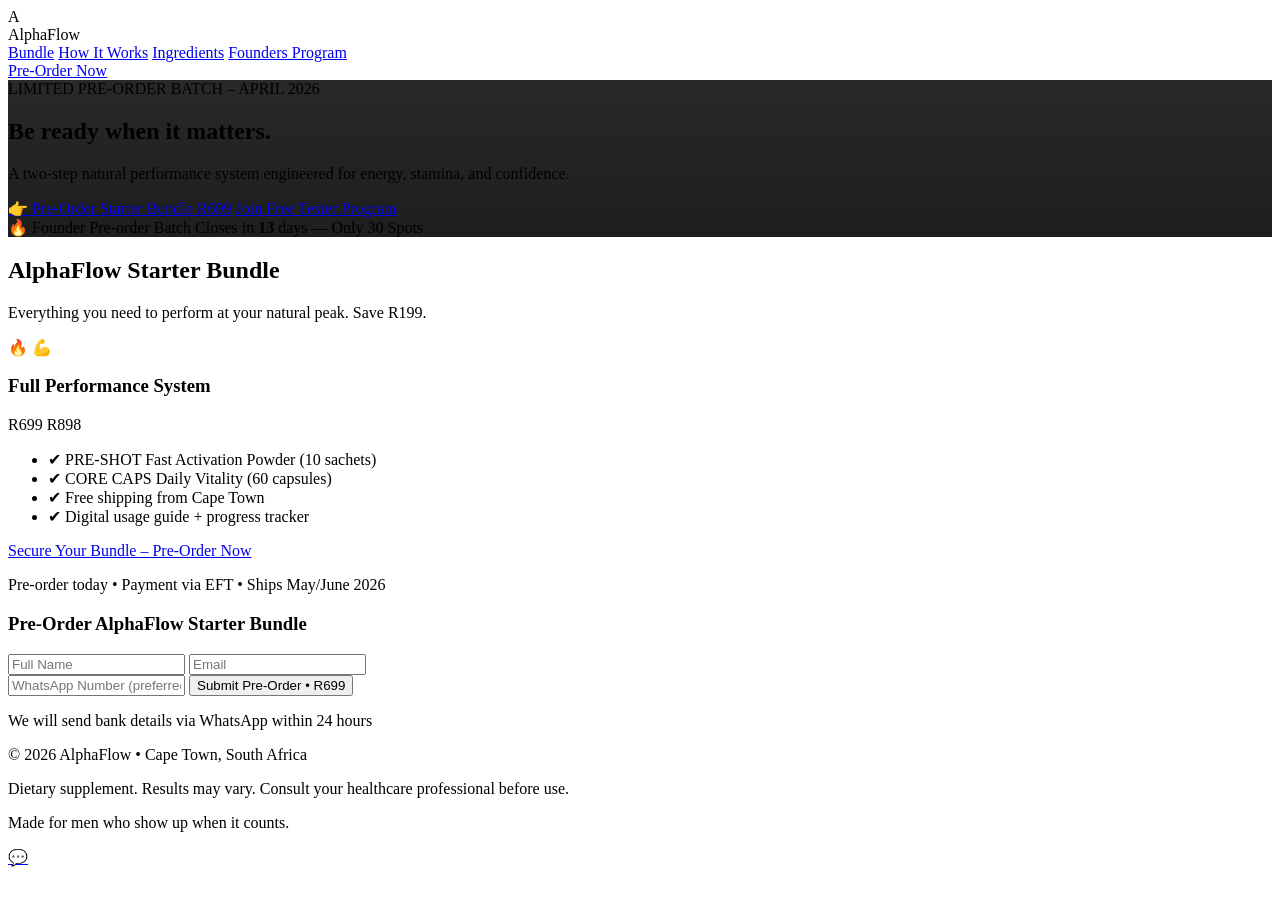
==== index.html @ beaa666a "Create index.html" ====
<!DOCTYPE html>
<html lang="en">
<head>
    <meta charset="UTF-8">
    <meta name="viewport" content="width=device-width, initial-scale=1.0">
    <title>AlphaFlow | Be Ready When It Matters</title>
    <link rel="stylesheet" href="assets/css/style.css">
    <link href="https://fonts.googleapis.com/css2?family=Inter:wght@400;500;600&family=Montserrat:wght@600;700;800&display=swap" rel="stylesheet">
    
    <!-- Google Analytics 4 - Replace G-XXXXXXXXXX with your ID -->
    <script async src="https://www.googletagmanager.com/gtag/js?id=G-XXXXXXXXXX"></script>
    <script>
        window.dataLayer = window.dataLayer || [];
        function gtag(){dataLayer.push(arguments);}
        gtag('js', new Date());
        gtag('config', 'G-XXXXXXXXXX');
    </script>
</head>
<body>

    <!-- NAVIGATION -->
    <nav class="fixed top-0 w-full bg-black/95 border-b border-zinc-800 z-50 backdrop-blur-md">
        <div class="max-w-7xl mx-auto px-6 py-6 flex justify-between items-center">
            <div class="flex items-center gap-4">
                <div class="w-10 h-10 bg-gradient-to-br from-[#C8A24A] via-amber-400 to-yellow-300 rounded-2xl flex items-center justify-center text-black font-black text-3xl shadow-inner">A</div>
                <div>
                    <span class="heading-font text-3xl tracking-tighter font-bold text-white">AlphaFlow</span>
                </div>
            </div>
            
            <div class="hidden md:flex items-center gap-10 text-sm font-medium">
                <a href="#bundle" class="hover:text-[#C8A24A] transition">Bundle</a>
                <a href="#how" class="hover:text-[#C8A24A] transition">How It Works</a>
                <a href="#ingredients" class="hover:text-[#C8A24A] transition">Ingredients</a>
                <a href="tester-program.html" class="hover:text-[#C8A24A] transition">Founders Program</a>
            </div>
            
            <a href="#bundle" class="btn-primary text-base px-8 py-3">Pre-Order Now</a>
        </div>
    </nav>

    <!-- HERO -->
    <section class="min-h-screen bg-cover bg-center flex items-center relative" 
             style="background-image: linear-gradient(rgba(11,11,11,0.88), rgba(11,11,11,0.92)), url('https://picsum.photos/id/1015/2000/1400');">
        <div class="max-w-6xl mx-auto px-6 pt-20 text-center">
            <div class="max-w-4xl mx-auto">
                <div class="inline-flex items-center gap-2 bg-white/10 backdrop-blur-md px-6 py-2 rounded-full mb-8 text-sm font-medium">
                    <div class="w-2 h-2 bg-green-400 rounded-full animate-pulse"></div>
                    LIMITED PRE-ORDER BATCH – APRIL 2026
                </div>
                
                <h1 class="heading-font hero-text text-white font-bold tracking-tighter leading-none mb-8">
                    Be ready when it matters.
                </h1>
                
                <p class="text-2xl md:text-3xl text-gray-300 max-w-3xl mx-auto mb-12">
                    A two-step natural performance system engineered for energy, stamina, and confidence.
                </p>
                
                <div class="flex flex-col sm:flex-row gap-6 justify-center">
                    <a href="#bundle" class="btn-primary text-xl px-12 py-6">👉 Pre-Order Starter Bundle R699</a>
                    <a href="tester-program.html" class="btn-secondary text-xl px-12 py-6">Join Free Tester Program</a>
                </div>
                
                <div id="countdown" class="mt-12 text-[#C8A24A] font-medium text-lg"></div>
            </div>
        </div>
    </section>

    <!-- BUNDLE SECTION -->
    <section id="bundle" class="section py-28 bg-zinc-950">
        <div class="max-w-6xl mx-auto px-6 text-center">
            <h2 class="heading-font text-6xl font-bold mb-6">AlphaFlow Starter Bundle</h2>
            <p class="text-2xl text-gray-400 max-w-2xl mx-auto mb-16">Everything you need to perform at your natural peak. Save R199.</p>

            <div class="max-w-lg mx-auto bundle-card card">
                <div class="text-7xl mb-8">🔥 💪</div>
                <h3 class="text-4xl font-bold mb-4">Full Performance System</h3>
                <div class="flex items-center justify-center gap-4 mb-10">
                    <span class="text-6xl font-bold gold">R699</span>
                    <span class="text-3xl line-through text-gray-500">R898</span>
                </div>
                
                <ul class="text-left space-y-6 mb-12 text-lg">
                    <li class="flex gap-4"><span class="gold text-2xl">✔</span> PRE-SHOT Fast Activation Powder (10 sachets)</li>
                    <li class="flex gap-4"><span class="gold text-2xl">✔</span> CORE CAPS Daily Vitality (60 capsules)</li>
                    <li class="flex gap-4"><span class="gold text-2xl">✔</span> Free shipping from Cape Town</li>
                    <li class="flex gap-4"><span class="gold text-2xl">✔</span> Digital usage guide + progress tracker</li>
                </ul>
                
                <a href="#preorder-form" onclick="document.getElementById('preorder-form').scrollIntoView({behavior:'smooth'})" 
                   class="btn-primary w-full py-7 text-2xl">Secure Your Bundle – Pre-Order Now</a>
                
                <p class="text-xs text-gray-500 mt-8">Pre-order today • Payment via EFT • Ships May/June 2026</p>
            </div>
        </div>
    </section>

    <!-- PRE-ORDER FORM SECTION -->
    <section id="preorder-form" class="py-24 bg-black">
        <div class="max-w-2xl mx-auto px-6">
            <div class="card">
                <h3 class="text-3xl font-bold text-center mb-10">Pre-Order AlphaFlow Starter Bundle</h3>
                <form action="https://formspree.io/f/YOUR_FORMSPREE_ID" method="POST">
                    <div class="grid grid-cols-1 md:grid-cols-2 gap-6">
                        <input type="text" name="name" placeholder="Full Name" required class="bg-zinc-900 border border-zinc-700 rounded-2xl px-6 py-5 focus:outline-none focus:border-[#C8A24A]">
                        <input type="email" name="email" placeholder="Email" required class="bg-zinc-900 border border-zinc-700 rounded-2xl px-6 py-5 focus:outline-none focus:border-[#C8A24A]">
                    </div>
                    <input type="tel" name="whatsapp" placeholder="WhatsApp Number (preferred)" required class="mt-6 w-full bg-zinc-900 border border-zinc-700 rounded-2xl px-6 py-5 focus:outline-none focus:border-[#C8A24A]">
                    <input type="hidden" name="product" value="AlphaFlow Starter Bundle - R699">
                    
                    <button type="submit" class="mt-10 btn-primary w-full py-7 text-xl">
                        Submit Pre-Order • R699
                    </button>
                </form>
                <p class="text-center text-xs text-gray-500 mt-8">We will send bank details via WhatsApp within 24 hours</p>
            </div>
        </div>
    </section>

    <!-- FOOTER -->
    <footer class="bg-black py-16 border-t border-zinc-900 text-center text-sm text-gray-500">
        <p>© 2026 AlphaFlow • Cape Town, South Africa</p>
        <p class="mt-2">Dietary supplement. Results may vary. Consult your healthcare professional before use.</p>
        <p class="mt-8 text-xs">Made for men who show up when it counts.</p>
    </footer>

    <!-- Floating WhatsApp -->
    <a href="https://wa.me/27712345678?text=Hi%20I%20want%20to%20pre-order%20the%20AlphaFlow%20Starter%20Bundle" 
       target="_blank" class="whatsapp-float">
        💬
    </a>

    <script src="js/main.js"></script>
</body>
</html>
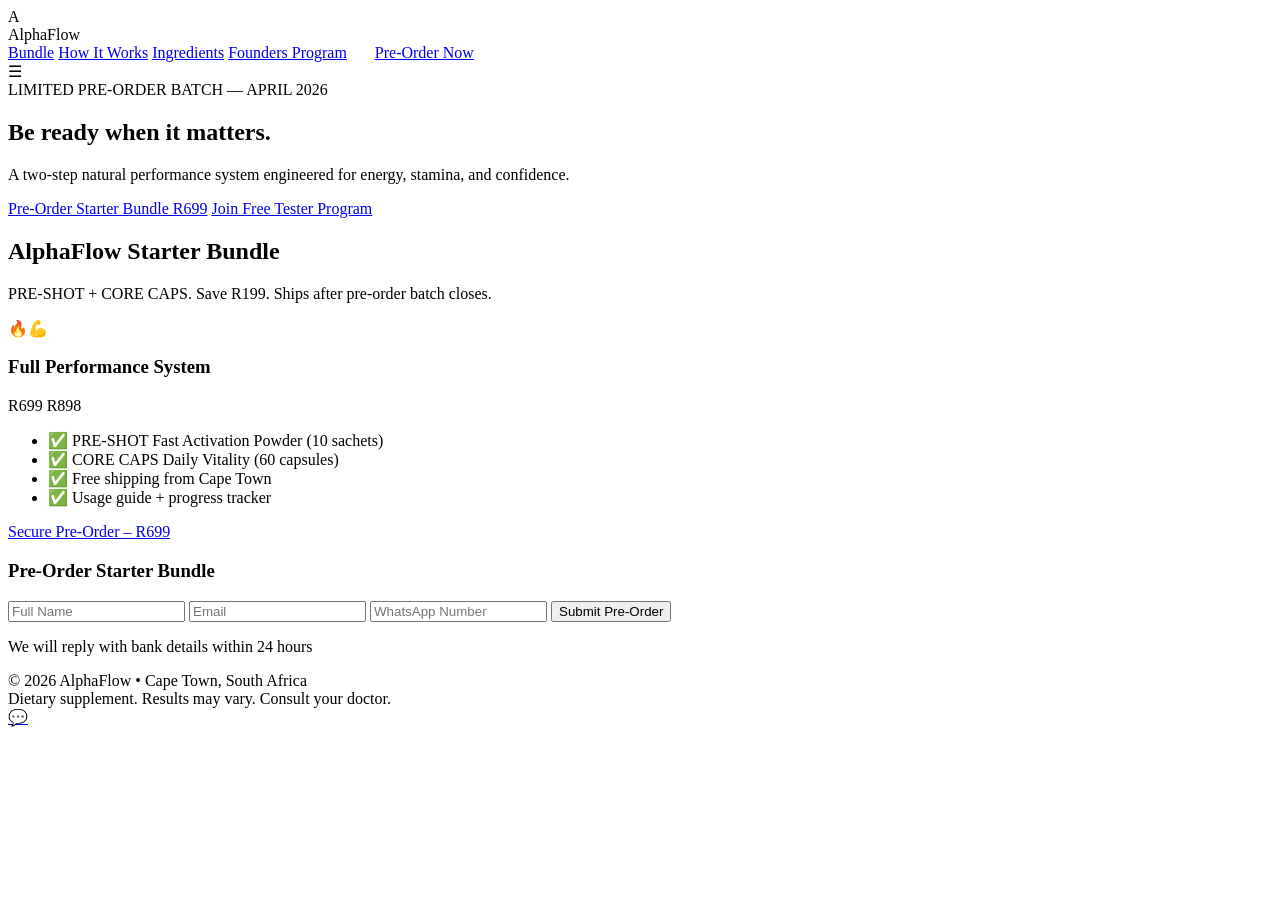
==== commit 3795fd46: "Create index.html" ====
--- a/index.html
+++ b/index.html
@@ -7,7 +7,7 @@
     <link rel="stylesheet" href="assets/css/style.css">
     <link href="https://fonts.googleapis.com/css2?family=Inter:wght@400;500;600&family=Montserrat:wght@600;700;800&display=swap" rel="stylesheet">
     
-    <!-- Google Analytics 4 - Replace G-XXXXXXXXXX with your ID -->
+    <!-- Google Analytics 4 Placeholder -->
     <script async src="https://www.googletagmanager.com/gtag/js?id=G-XXXXXXXXXX"></script>
     <script>
         window.dataLayer = window.dataLayer || [];
@@ -18,116 +18,102 @@
 </head>
 <body>
 
-    <!-- NAVIGATION -->
-    <nav class="fixed top-0 w-full bg-black/95 border-b border-zinc-800 z-50 backdrop-blur-md">
-        <div class="max-w-7xl mx-auto px-6 py-6 flex justify-between items-center">
-            <div class="flex items-center gap-4">
-                <div class="w-10 h-10 bg-gradient-to-br from-[#C8A24A] via-amber-400 to-yellow-300 rounded-2xl flex items-center justify-center text-black font-black text-3xl shadow-inner">A</div>
-                <div>
-                    <span class="heading-font text-3xl tracking-tighter font-bold text-white">AlphaFlow</span>
-                </div>
+    <!-- NAVBAR -->
+    <nav>
+        <div class="nav-container">
+            <div class="logo">
+                <div class="w-11 h-11 bg-gradient-to-br from-[#C8A24A] to-amber-300 rounded-2xl flex items-center justify-center text-black font-black text-3xl">A</div>
+                <span class="heading-font text-white">AlphaFlow</span>
             </div>
             
-            <div class="hidden md:flex items-center gap-10 text-sm font-medium">
-                <a href="#bundle" class="hover:text-[#C8A24A] transition">Bundle</a>
-                <a href="#how" class="hover:text-[#C8A24A] transition">How It Works</a>
-                <a href="#ingredients" class="hover:text-[#C8A24A] transition">Ingredients</a>
-                <a href="tester-program.html" class="hover:text-[#C8A24A] transition">Founders Program</a>
+            <div class="nav-links">
+                <a href="#bundle">Bundle</a>
+                <a href="#how">How It Works</a>
+                <a href="#ingredients">Ingredients</a>
+                <a href="tester-program.html">Founders Program</a>
+                <a href="#bundle" class="btn-primary" style="padding: 12px 24px; font-size: 1rem;">Pre-Order Now</a>
             </div>
             
-            <a href="#bundle" class="btn-primary text-base px-8 py-3">Pre-Order Now</a>
+            <div class="hamburger">☰</div>
         </div>
     </nav>
 
     <!-- HERO -->
-    <section class="min-h-screen bg-cover bg-center flex items-center relative" 
-             style="background-image: linear-gradient(rgba(11,11,11,0.88), rgba(11,11,11,0.92)), url('https://picsum.photos/id/1015/2000/1400');">
-        <div class="max-w-6xl mx-auto px-6 pt-20 text-center">
-            <div class="max-w-4xl mx-auto">
-                <div class="inline-flex items-center gap-2 bg-white/10 backdrop-blur-md px-6 py-2 rounded-full mb-8 text-sm font-medium">
-                    <div class="w-2 h-2 bg-green-400 rounded-full animate-pulse"></div>
-                    LIMITED PRE-ORDER BATCH – APRIL 2026
+    <section class="hero">
+        <div class="hero-content">
+            <div class="inline-flex bg-white/10 backdrop-blur px-6 py-2 rounded-full mb-8 text-sm">
+                LIMITED PRE-ORDER BATCH — APRIL 2026
+            </div>
+            
+            <h1 class="heading-font text-white">Be ready when it matters.</h1>
+            
+            <p class="text-2xl text-gray-200">
+                A two-step natural performance system engineered for energy, stamina, and confidence.
+            </p>
+            
+            <div class="flex flex-col sm:flex-row gap-6 justify-center mt-12">
+                <a href="#bundle" class="btn-primary">Pre-Order Starter Bundle R699</a>
+                <a href="tester-program.html" class="btn-secondary">Join Free Tester Program</a>
+            </div>
+            
+            <div id="countdown" class="mt-16 text-[#C8A24A] font-medium text-lg"></div>
+        </div>
+    </section>
+
+    <!-- BUNDLE SECTION -->
+    <section id="bundle" class="py-28 bg-zinc-950">
+        <div class="max-w-6xl mx-auto px-6 text-center">
+            <h2 class="heading-font text-6xl font-bold mb-6">AlphaFlow Starter Bundle</h2>
+            <p class="text-2xl text-gray-400 max-w-2xl mx-auto mb-16">PRE-SHOT + CORE CAPS. Save R199. Ships after pre-order batch closes.</p>
+
+            <div class="bundle-card">
+                <div class="text-7xl mb-10">🔥💪</div>
+                <h3 class="text-4xl font-bold mb-6">Full Performance System</h3>
+                <div class="flex justify-center items-baseline gap-6 mb-12">
+                    <span class="text-6xl font-bold gold">R699</span>
+                    <span class="text-3xl line-through text-gray-500">R898</span>
                 </div>
                 
-                <h1 class="heading-font hero-text text-white font-bold tracking-tighter leading-none mb-8">
-                    Be ready when it matters.
-                </h1>
+                <ul class="text-left space-y-6 text-lg mb-12">
+                    <li>✅ PRE-SHOT Fast Activation Powder (10 sachets)</li>
+                    <li>✅ CORE CAPS Daily Vitality (60 capsules)</li>
+                    <li>✅ Free shipping from Cape Town</li>
+                    <li>✅ Usage guide + progress tracker</li>
+                </ul>
                 
-                <p class="text-2xl md:text-3xl text-gray-300 max-w-3xl mx-auto mb-12">
-                    A two-step natural performance system engineered for energy, stamina, and confidence.
-                </p>
-                
-                <div class="flex flex-col sm:flex-row gap-6 justify-center">
-                    <a href="#bundle" class="btn-primary text-xl px-12 py-6">👉 Pre-Order Starter Bundle R699</a>
-                    <a href="tester-program.html" class="btn-secondary text-xl px-12 py-6">Join Free Tester Program</a>
-                </div>
-                
-                <div id="countdown" class="mt-12 text-[#C8A24A] font-medium text-lg"></div>
+                <a href="#preorder-form" class="btn-primary text-xl py-7 w-full block">Secure Pre-Order – R699</a>
             </div>
         </div>
     </section>
 
-    <!-- BUNDLE SECTION -->
-    <section id="bundle" class="section py-28 bg-zinc-950">
-        <div class="max-w-6xl mx-auto px-6 text-center">
-            <h2 class="heading-font text-6xl font-bold mb-6">AlphaFlow Starter Bundle</h2>
-            <p class="text-2xl text-gray-400 max-w-2xl mx-auto mb-16">Everything you need to perform at your natural peak. Save R199.</p>
-
-            <div class="max-w-lg mx-auto bundle-card card">
-                <div class="text-7xl mb-8">🔥 💪</div>
-                <h3 class="text-4xl font-bold mb-4">Full Performance System</h3>
-                <div class="flex items-center justify-center gap-4 mb-10">
-                    <span class="text-6xl font-bold gold">R699</span>
-                    <span class="text-3xl line-through text-gray-500">R898</span>
-                </div>
-                
-                <ul class="text-left space-y-6 mb-12 text-lg">
-                    <li class="flex gap-4"><span class="gold text-2xl">✔</span> PRE-SHOT Fast Activation Powder (10 sachets)</li>
-                    <li class="flex gap-4"><span class="gold text-2xl">✔</span> CORE CAPS Daily Vitality (60 capsules)</li>
-                    <li class="flex gap-4"><span class="gold text-2xl">✔</span> Free shipping from Cape Town</li>
-                    <li class="flex gap-4"><span class="gold text-2xl">✔</span> Digital usage guide + progress tracker</li>
-                </ul>
-                
-                <a href="#preorder-form" onclick="document.getElementById('preorder-form').scrollIntoView({behavior:'smooth'})" 
-                   class="btn-primary w-full py-7 text-2xl">Secure Your Bundle – Pre-Order Now</a>
-                
-                <p class="text-xs text-gray-500 mt-8">Pre-order today • Payment via EFT • Ships May/June 2026</p>
-            </div>
-        </div>
-    </section>
-
-    <!-- PRE-ORDER FORM SECTION -->
+    <!-- PRE-ORDER FORM -->
     <section id="preorder-form" class="py-24 bg-black">
-        <div class="max-w-2xl mx-auto px-6">
-            <div class="card">
-                <h3 class="text-3xl font-bold text-center mb-10">Pre-Order AlphaFlow Starter Bundle</h3>
+        <div class="max-w-xl mx-auto px-6">
+            <div class="bg-zinc-900 rounded-3xl p-12">
+                <h3 class="text-3xl font-bold text-center mb-10">Pre-Order Starter Bundle</h3>
                 <form action="https://formspree.io/f/YOUR_FORMSPREE_ID" method="POST">
-                    <div class="grid grid-cols-1 md:grid-cols-2 gap-6">
-                        <input type="text" name="name" placeholder="Full Name" required class="bg-zinc-900 border border-zinc-700 rounded-2xl px-6 py-5 focus:outline-none focus:border-[#C8A24A]">
-                        <input type="email" name="email" placeholder="Email" required class="bg-zinc-900 border border-zinc-700 rounded-2xl px-6 py-5 focus:outline-none focus:border-[#C8A24A]">
-                    </div>
-                    <input type="tel" name="whatsapp" placeholder="WhatsApp Number (preferred)" required class="mt-6 w-full bg-zinc-900 border border-zinc-700 rounded-2xl px-6 py-5 focus:outline-none focus:border-[#C8A24A]">
-                    <input type="hidden" name="product" value="AlphaFlow Starter Bundle - R699">
+                    <input type="text" name="name" placeholder="Full Name" required class="w-full bg-black border border-zinc-700 rounded-2xl px-6 py-5 mb-6">
+                    <input type="email" name="email" placeholder="Email" required class="w-full bg-black border border-zinc-700 rounded-2xl px-6 py-5 mb-6">
+                    <input type="tel" name="whatsapp" placeholder="WhatsApp Number" required class="w-full bg-black border border-zinc-700 rounded-2xl px-6 py-5 mb-10">
+                    <input type="hidden" name="product" value="AlphaFlow Starter Bundle R699">
                     
-                    <button type="submit" class="mt-10 btn-primary w-full py-7 text-xl">
-                        Submit Pre-Order • R699
-                    </button>
+                    <button type="submit" class="btn-primary w-full py-7 text-xl">Submit Pre-Order</button>
                 </form>
-                <p class="text-center text-xs text-gray-500 mt-8">We will send bank details via WhatsApp within 24 hours</p>
+                <p class="text-center text-xs text-gray-500 mt-8">We will reply with bank details within 24 hours</p>
             </div>
         </div>
     </section>
 
     <!-- FOOTER -->
-    <footer class="bg-black py-16 border-t border-zinc-900 text-center text-sm text-gray-500">
-        <p>© 2026 AlphaFlow • Cape Town, South Africa</p>
-        <p class="mt-2">Dietary supplement. Results may vary. Consult your healthcare professional before use.</p>
-        <p class="mt-8 text-xs">Made for men who show up when it counts.</p>
+    <footer class="bg-black py-16 text-center text-sm text-gray-500 border-t border-zinc-900">
+        © 2026 AlphaFlow • Cape Town, South Africa<br>
+        Dietary supplement. Results may vary. Consult your doctor.
     </footer>
 
     <!-- Floating WhatsApp -->
-    <a href="https://wa.me/27712345678?text=Hi%20I%20want%20to%20pre-order%20the%20AlphaFlow%20Starter%20Bundle" 
-       target="_blank" class="whatsapp-float">
+    <a href="https://wa.me/27712345678?text=Hi,%20I%20want%20to%20pre-order%20AlphaFlow%20Bundle" 
+       target="_blank" 
+       class="fixed bottom-8 right-8 bg-[#25D366] w-16 h-16 rounded-full flex items-center justify-center text-4xl shadow-2xl z-50">
         💬
     </a>
 
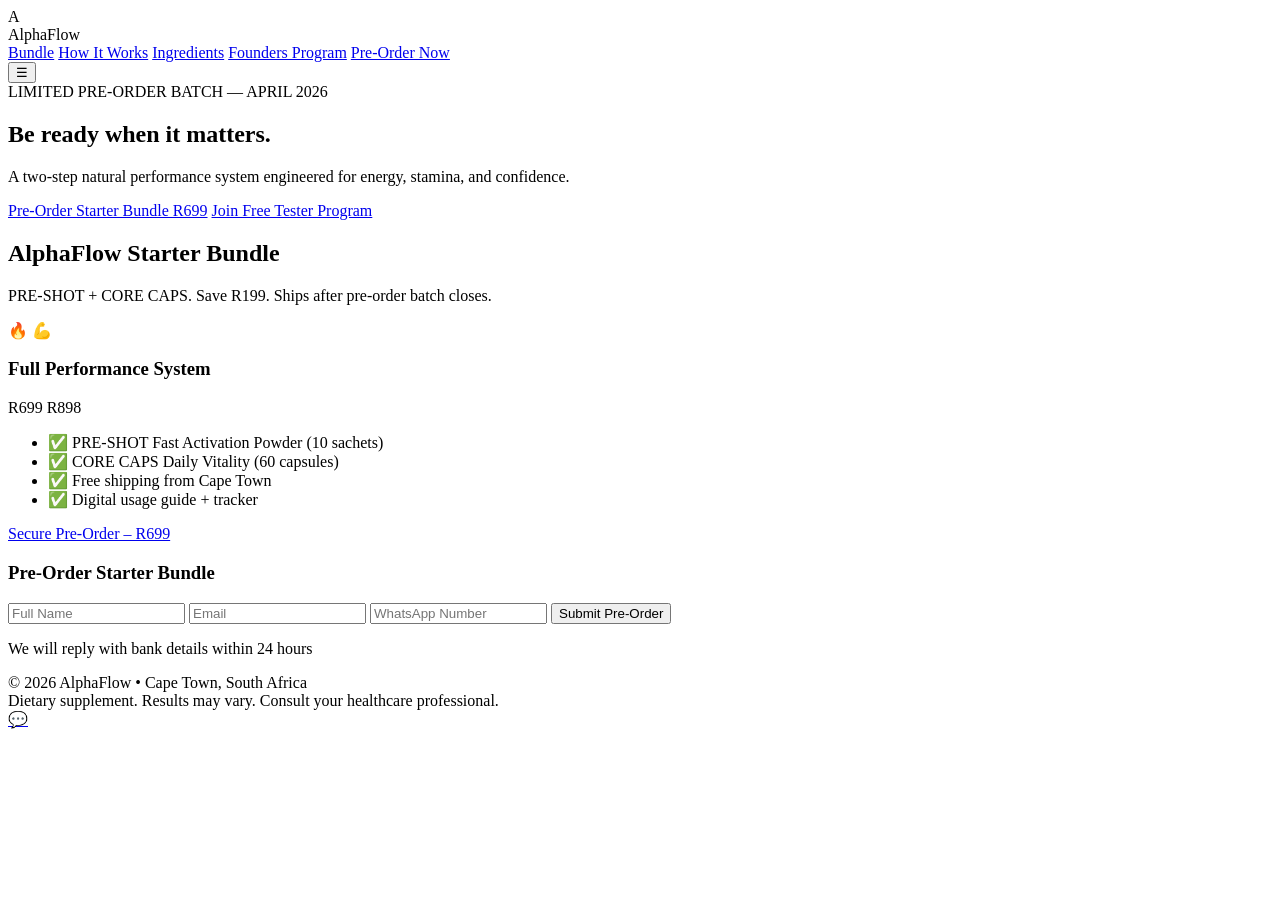
==== commit e7358c0b: "Create index.html" ====
--- a/index.html
+++ b/index.html
@@ -31,17 +31,18 @@
                 <a href="#how">How It Works</a>
                 <a href="#ingredients">Ingredients</a>
                 <a href="tester-program.html">Founders Program</a>
-                <a href="#bundle" class="btn-primary" style="padding: 12px 24px; font-size: 1rem;">Pre-Order Now</a>
+                <a href="#bundle" class="btn-primary">Pre-Order Now</a>
             </div>
             
-            <div class="hamburger">☰</div>
+            <button class="hamburger" aria-label="Menu">☰</button>
         </div>
     </nav>
 
     <!-- HERO -->
     <section class="hero">
         <div class="hero-content">
-            <div class="inline-flex bg-white/10 backdrop-blur px-6 py-2 rounded-full mb-8 text-sm">
+            <div class="inline-flex items-center gap-2 bg-white/10 backdrop-blur-md px-6 py-2.5 rounded-full mb-8 text-sm font-medium">
+                <span class="w-2 h-2 bg-green-400 rounded-full animate-pulse"></span>
                 LIMITED PRE-ORDER BATCH — APRIL 2026
             </div>
             
@@ -51,7 +52,7 @@
                 A two-step natural performance system engineered for energy, stamina, and confidence.
             </p>
             
-            <div class="flex flex-col sm:flex-row gap-6 justify-center mt-12">
+            <div class="flex flex-col sm:flex-row gap-6 justify-center mt-14">
                 <a href="#bundle" class="btn-primary">Pre-Order Starter Bundle R699</a>
                 <a href="tester-program.html" class="btn-secondary">Join Free Tester Program</a>
             </div>
@@ -67,18 +68,18 @@
             <p class="text-2xl text-gray-400 max-w-2xl mx-auto mb-16">PRE-SHOT + CORE CAPS. Save R199. Ships after pre-order batch closes.</p>
 
             <div class="bundle-card">
-                <div class="text-7xl mb-10">🔥💪</div>
+                <div class="text-7xl mb-10">🔥 💪</div>
                 <h3 class="text-4xl font-bold mb-6">Full Performance System</h3>
                 <div class="flex justify-center items-baseline gap-6 mb-12">
                     <span class="text-6xl font-bold gold">R699</span>
                     <span class="text-3xl line-through text-gray-500">R898</span>
                 </div>
                 
-                <ul class="text-left space-y-6 text-lg mb-12">
+                <ul class="text-left space-y-6 text-lg mb-12 mx-auto max-w-xs">
                     <li>✅ PRE-SHOT Fast Activation Powder (10 sachets)</li>
                     <li>✅ CORE CAPS Daily Vitality (60 capsules)</li>
                     <li>✅ Free shipping from Cape Town</li>
-                    <li>✅ Usage guide + progress tracker</li>
+                    <li>✅ Digital usage guide + tracker</li>
                 </ul>
                 
                 <a href="#preorder-form" class="btn-primary text-xl py-7 w-full block">Secure Pre-Order – R699</a>
@@ -92,9 +93,9 @@
             <div class="bg-zinc-900 rounded-3xl p-12">
                 <h3 class="text-3xl font-bold text-center mb-10">Pre-Order Starter Bundle</h3>
                 <form action="https://formspree.io/f/YOUR_FORMSPREE_ID" method="POST">
-                    <input type="text" name="name" placeholder="Full Name" required class="w-full bg-black border border-zinc-700 rounded-2xl px-6 py-5 mb-6">
-                    <input type="email" name="email" placeholder="Email" required class="w-full bg-black border border-zinc-700 rounded-2xl px-6 py-5 mb-6">
-                    <input type="tel" name="whatsapp" placeholder="WhatsApp Number" required class="w-full bg-black border border-zinc-700 rounded-2xl px-6 py-5 mb-10">
+                    <input type="text" name="name" placeholder="Full Name" required class="w-full bg-black border border-zinc-700 rounded-2xl px-6 py-5 mb-6 focus:outline-none focus:border-[#C8A24A]">
+                    <input type="email" name="email" placeholder="Email" required class="w-full bg-black border border-zinc-700 rounded-2xl px-6 py-5 mb-6 focus:outline-none focus:border-[#C8A24A]">
+                    <input type="tel" name="whatsapp" placeholder="WhatsApp Number" required class="w-full bg-black border border-zinc-700 rounded-2xl px-6 py-5 mb-10 focus:outline-none focus:border-[#C8A24A]">
                     <input type="hidden" name="product" value="AlphaFlow Starter Bundle R699">
                     
                     <button type="submit" class="btn-primary w-full py-7 text-xl">Submit Pre-Order</button>
@@ -107,13 +108,13 @@
     <!-- FOOTER -->
     <footer class="bg-black py-16 text-center text-sm text-gray-500 border-t border-zinc-900">
         © 2026 AlphaFlow • Cape Town, South Africa<br>
-        Dietary supplement. Results may vary. Consult your doctor.
+        Dietary supplement. Results may vary. Consult your healthcare professional.
     </footer>
 
     <!-- Floating WhatsApp -->
-    <a href="https://wa.me/27712345678?text=Hi,%20I%20want%20to%20pre-order%20AlphaFlow%20Bundle" 
+    <a href="https://wa.me/27712345678?text=Hi%20I%20want%20to%20pre-order%20the%20AlphaFlow%20Starter%20Bundle" 
        target="_blank" 
-       class="fixed bottom-8 right-8 bg-[#25D366] w-16 h-16 rounded-full flex items-center justify-center text-4xl shadow-2xl z-50">
+       class="fixed bottom-8 right-8 bg-[#25D366] text-white w-16 h-16 rounded-full flex items-center justify-center text-4xl shadow-2xl z-50 hover:scale-110 transition">
         💬
     </a>
 
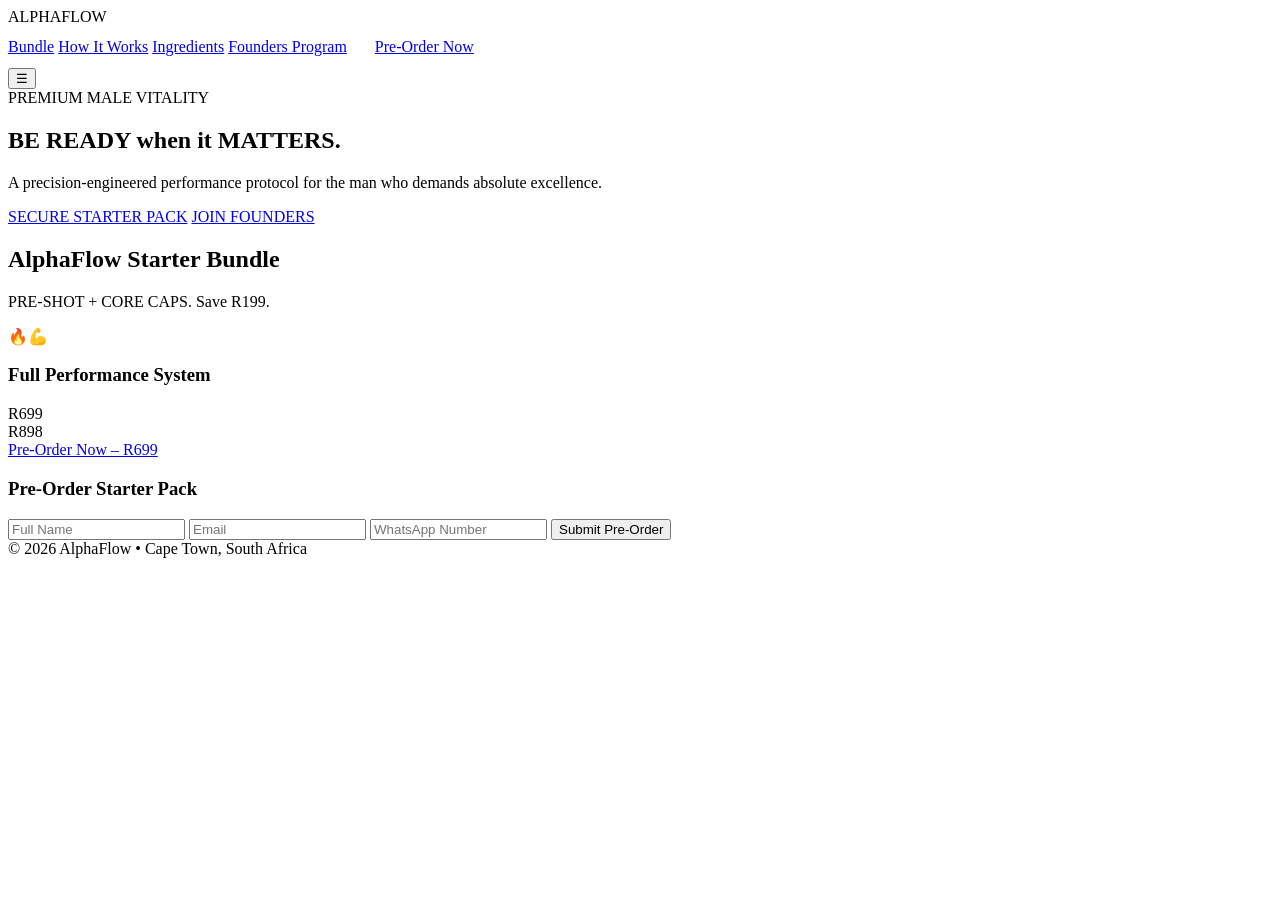
==== commit 3c6f101a: "Create index.html" ====
--- a/index.html
+++ b/index.html
@@ -3,120 +3,81 @@
 <head>
     <meta charset="UTF-8">
     <meta name="viewport" content="width=device-width, initial-scale=1.0">
-    <title>AlphaFlow | Be Ready When It Matters</title>
+    <title>AlphaFlow | Premium Male Vitality</title>
     <link rel="stylesheet" href="assets/css/style.css">
     <link href="https://fonts.googleapis.com/css2?family=Inter:wght@400;500;600&family=Montserrat:wght@600;700;800&display=swap" rel="stylesheet">
-    
-    <!-- Google Analytics 4 Placeholder -->
-    <script async src="https://www.googletagmanager.com/gtag/js?id=G-XXXXXXXXXX"></script>
-    <script>
-        window.dataLayer = window.dataLayer || [];
-        function gtag(){dataLayer.push(arguments);}
-        gtag('js', new Date());
-        gtag('config', 'G-XXXXXXXXXX');
-    </script>
 </head>
 <body>
 
     <!-- NAVBAR -->
     <nav>
         <div class="nav-container">
-            <div class="logo">
-                <div class="w-11 h-11 bg-gradient-to-br from-[#C8A24A] to-amber-300 rounded-2xl flex items-center justify-center text-black font-black text-3xl">A</div>
-                <span class="heading-font text-white">AlphaFlow</span>
-            </div>
-            
+            <div class="logo heading-font">ALPHAFLOW</div>
             <div class="nav-links">
                 <a href="#bundle">Bundle</a>
                 <a href="#how">How It Works</a>
                 <a href="#ingredients">Ingredients</a>
                 <a href="tester-program.html">Founders Program</a>
-                <a href="#bundle" class="btn-primary">Pre-Order Now</a>
+                <a href="#bundle" class="btn-gold" style="padding: 12px 24px; font-size: 1rem; display: inline-block; max-width: none;">Pre-Order Now</a>
             </div>
-            
-            <button class="hamburger" aria-label="Menu">☰</button>
+            <button class="hamburger">☰</button>
         </div>
     </nav>
 
-    <!-- HERO -->
+    <!-- HERO - EXACT MATCH TO YOUR SECOND IMAGE -->
     <section class="hero">
         <div class="hero-content">
-            <div class="inline-flex items-center gap-2 bg-white/10 backdrop-blur-md px-6 py-2.5 rounded-full mb-8 text-sm font-medium">
-                <span class="w-2 h-2 bg-green-400 rounded-full animate-pulse"></span>
-                LIMITED PRE-ORDER BATCH — APRIL 2026
-            </div>
+            <div class="premium-tag">PREMIUM MALE VITALITY</div>
             
-            <h1 class="heading-font text-white">Be ready when it matters.</h1>
+            <h1 class="heading-font text-white">
+                BE READY
+                <span class="when-it">when it</span>
+                MATTERS.
+            </h1>
             
-            <p class="text-2xl text-gray-200">
-                A two-step natural performance system engineered for energy, stamina, and confidence.
+            <p>
+                A precision-engineered performance protocol for the man who demands absolute excellence.
             </p>
             
-            <div class="flex flex-col sm:flex-row gap-6 justify-center mt-14">
-                <a href="#bundle" class="btn-primary">Pre-Order Starter Bundle R699</a>
-                <a href="tester-program.html" class="btn-secondary">Join Free Tester Program</a>
-            </div>
-            
-            <div id="countdown" class="mt-16 text-[#C8A24A] font-medium text-lg"></div>
+            <a href="#bundle" class="btn-gold">SECURE STARTER PACK</a>
+            <a href="tester-program.html" class="btn-outline">JOIN FOUNDERS</a>
         </div>
     </section>
 
-    <!-- BUNDLE SECTION -->
-    <section id="bundle" class="py-28 bg-zinc-950">
-        <div class="max-w-6xl mx-auto px-6 text-center">
-            <h2 class="heading-font text-6xl font-bold mb-6">AlphaFlow Starter Bundle</h2>
-            <p class="text-2xl text-gray-400 max-w-2xl mx-auto mb-16">PRE-SHOT + CORE CAPS. Save R199. Ships after pre-order batch closes.</p>
+    <!-- BUNDLE TEASER (Below Hero) -->
+    <section id="bundle" class="py-20 bg-zinc-950 text-center">
+        <div class="max-w-4xl mx-auto px-6">
+            <h2 class="heading-font text-5xl mb-6">AlphaFlow Starter Bundle</h2>
+            <p class="text-xl text-gray-400 mb-12">PRE-SHOT + CORE CAPS. Save R199.</p>
+            
+            <div class="text-6xl mb-6">🔥💪</div>
+            <h3 class="text-4xl font-bold mb-8">Full Performance System</h3>
+            
+            <div class="text-5xl font-bold gold mb-2">R699</div>
+            <div class="text-xl line-through text-gray-500 mb-10">R898</div>
+            
+            <a href="#preorder-form" class="btn-gold">Pre-Order Now – R699</a>
+        </div>
+    </section>
 
-            <div class="bundle-card">
-                <div class="text-7xl mb-10">🔥 💪</div>
-                <h3 class="text-4xl font-bold mb-6">Full Performance System</h3>
-                <div class="flex justify-center items-baseline gap-6 mb-12">
-                    <span class="text-6xl font-bold gold">R699</span>
-                    <span class="text-3xl line-through text-gray-500">R898</span>
-                </div>
-                
-                <ul class="text-left space-y-6 text-lg mb-12 mx-auto max-w-xs">
-                    <li>✅ PRE-SHOT Fast Activation Powder (10 sachets)</li>
-                    <li>✅ CORE CAPS Daily Vitality (60 capsules)</li>
-                    <li>✅ Free shipping from Cape Town</li>
-                    <li>✅ Digital usage guide + tracker</li>
-                </ul>
-                
-                <a href="#preorder-form" class="btn-primary text-xl py-7 w-full block">Secure Pre-Order – R699</a>
+    <!-- Simple Pre-Order Form -->
+    <section id="preorder-form" class="py-20 bg-black">
+        <div class="max-w-md mx-auto px-6">
+            <div class="bg-zinc-900 p-10 rounded-3xl">
+                <h3 class="text-2xl font-bold text-center mb-8">Pre-Order Starter Pack</h3>
+                <form action="https://formspree.io/f/YOUR_FORMSPREE_ID" method="POST">
+                    <input type="text" name="name" placeholder="Full Name" required class="w-full bg-black border border-zinc-700 rounded-2xl px-6 py-5 mb-6">
+                    <input type="email" name="email" placeholder="Email" required class="w-full bg-black border border-zinc-700 rounded-2xl px-6 py-5 mb-6">
+                    <input type="tel" name="whatsapp" placeholder="WhatsApp Number" required class="w-full bg-black border border-zinc-700 rounded-2xl px-6 py-5 mb-10">
+                    <button type="submit" class="btn-gold w-full py-6">Submit Pre-Order</button>
+                </form>
             </div>
         </div>
     </section>
 
-    <!-- PRE-ORDER FORM -->
-    <section id="preorder-form" class="py-24 bg-black">
-        <div class="max-w-xl mx-auto px-6">
-            <div class="bg-zinc-900 rounded-3xl p-12">
-                <h3 class="text-3xl font-bold text-center mb-10">Pre-Order Starter Bundle</h3>
-                <form action="https://formspree.io/f/YOUR_FORMSPREE_ID" method="POST">
-                    <input type="text" name="name" placeholder="Full Name" required class="w-full bg-black border border-zinc-700 rounded-2xl px-6 py-5 mb-6 focus:outline-none focus:border-[#C8A24A]">
-                    <input type="email" name="email" placeholder="Email" required class="w-full bg-black border border-zinc-700 rounded-2xl px-6 py-5 mb-6 focus:outline-none focus:border-[#C8A24A]">
-                    <input type="tel" name="whatsapp" placeholder="WhatsApp Number" required class="w-full bg-black border border-zinc-700 rounded-2xl px-6 py-5 mb-10 focus:outline-none focus:border-[#C8A24A]">
-                    <input type="hidden" name="product" value="AlphaFlow Starter Bundle R699">
-                    
-                    <button type="submit" class="btn-primary w-full py-7 text-xl">Submit Pre-Order</button>
-                </form>
-                <p class="text-center text-xs text-gray-500 mt-8">We will reply with bank details within 24 hours</p>
-            </div>
-        </div>
-    </section>
-
-    <!-- FOOTER -->
-    <footer class="bg-black py-16 text-center text-sm text-gray-500 border-t border-zinc-900">
-        © 2026 AlphaFlow • Cape Town, South Africa<br>
-        Dietary supplement. Results may vary. Consult your healthcare professional.
+    <footer class="py-12 text-center text-xs text-gray-500 bg-black">
+        © 2026 AlphaFlow • Cape Town, South Africa
     </footer>
-
-    <!-- Floating WhatsApp -->
-    <a href="https://wa.me/27712345678?text=Hi%20I%20want%20to%20pre-order%20the%20AlphaFlow%20Starter%20Bundle" 
-       target="_blank" 
-       class="fixed bottom-8 right-8 bg-[#25D366] text-white w-16 h-16 rounded-full flex items-center justify-center text-4xl shadow-2xl z-50 hover:scale-110 transition">
-        💬
-    </a>
 
     <script src="js/main.js"></script>
 </body>
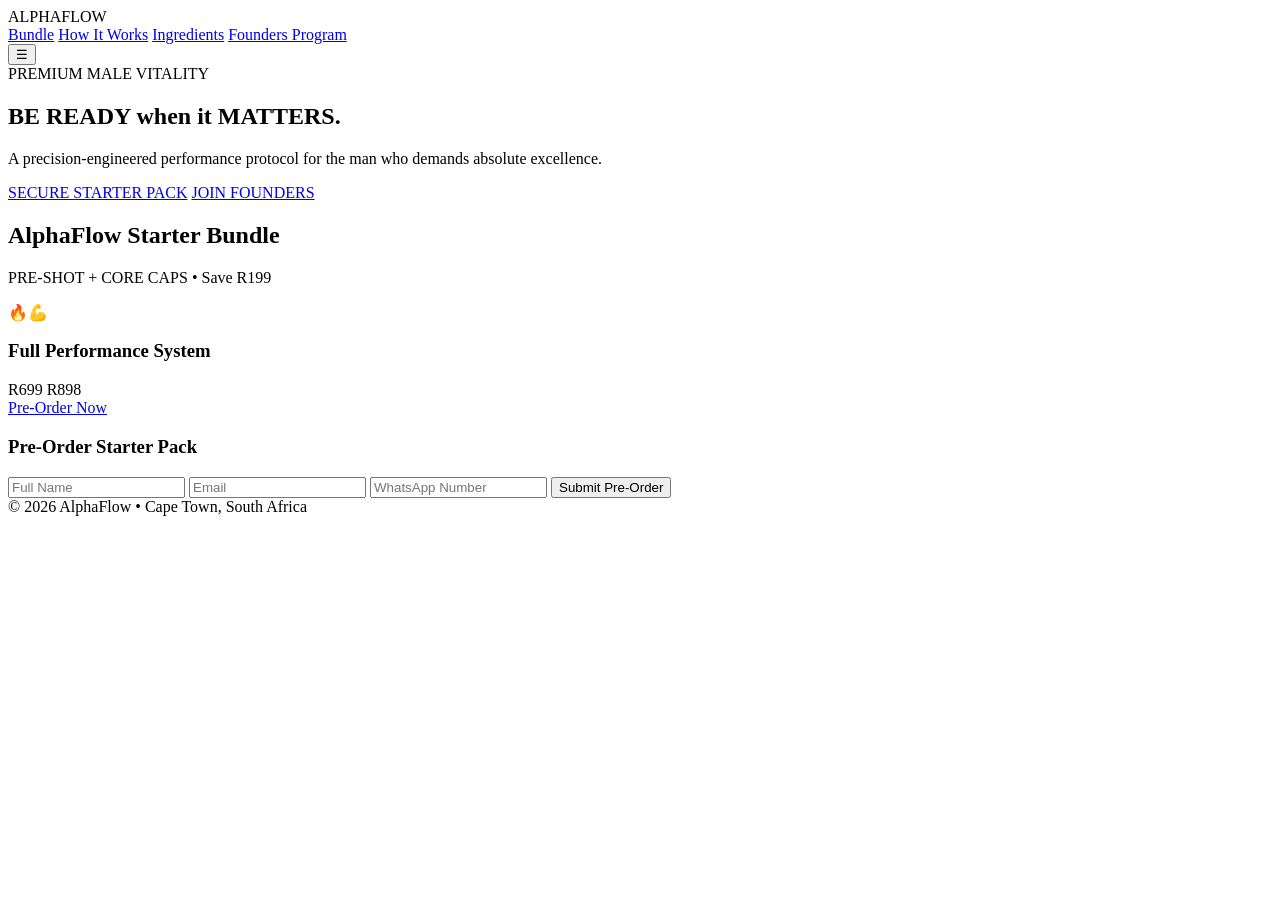
==== commit 3cbcc4aa: "Create index.html" ====
--- a/index.html
+++ b/index.html
@@ -18,18 +18,17 @@
                 <a href="#how">How It Works</a>
                 <a href="#ingredients">Ingredients</a>
                 <a href="tester-program.html">Founders Program</a>
-                <a href="#bundle" class="btn-gold" style="padding: 12px 24px; font-size: 1rem; display: inline-block; max-width: none;">Pre-Order Now</a>
             </div>
             <button class="hamburger">☰</button>
         </div>
     </nav>
 
-    <!-- HERO - EXACT MATCH TO YOUR SECOND IMAGE -->
+    <!-- HERO -->
     <section class="hero">
         <div class="hero-content">
             <div class="premium-tag">PREMIUM MALE VITALITY</div>
             
-            <h1 class="heading-font text-white">
+            <h1 class="heading-font">
                 BE READY
                 <span class="when-it">when it</span>
                 MATTERS.
@@ -44,27 +43,29 @@
         </div>
     </section>
 
-    <!-- BUNDLE TEASER (Below Hero) -->
-    <section id="bundle" class="py-20 bg-zinc-950 text-center">
-        <div class="max-w-4xl mx-auto px-6">
-            <h2 class="heading-font text-5xl mb-6">AlphaFlow Starter Bundle</h2>
-            <p class="text-xl text-gray-400 mb-12">PRE-SHOT + CORE CAPS. Save R199.</p>
+    <!-- BUNDLE SECTION -->
+    <section id="bundle" class="py-24 bg-zinc-950 text-center">
+        <div class="max-w-3xl mx-auto px-6">
+            <h2 class="heading-font text-5xl mb-4">AlphaFlow Starter Bundle</h2>
+            <p class="text-xl text-gray-400 mb-12">PRE-SHOT + CORE CAPS • Save R199</p>
             
-            <div class="text-6xl mb-6">🔥💪</div>
-            <h3 class="text-4xl font-bold mb-8">Full Performance System</h3>
+            <div class="text-6xl mb-8">🔥💪</div>
+            <h3 class="text-4xl font-bold mb-6">Full Performance System</h3>
             
-            <div class="text-5xl font-bold gold mb-2">R699</div>
-            <div class="text-xl line-through text-gray-500 mb-10">R898</div>
+            <div class="flex justify-center items-baseline gap-4 mb-10">
+                <span class="text-6xl font-bold text-[#C8A24A]">R699</span>
+                <span class="text-3xl line-through text-gray-500">R898</span>
+            </div>
             
-            <a href="#preorder-form" class="btn-gold">Pre-Order Now – R699</a>
+            <a href="#preorder-form" class="btn-gold">Pre-Order Now</a>
         </div>
     </section>
 
-    <!-- Simple Pre-Order Form -->
+    <!-- PRE-ORDER FORM -->
     <section id="preorder-form" class="py-20 bg-black">
         <div class="max-w-md mx-auto px-6">
             <div class="bg-zinc-900 p-10 rounded-3xl">
-                <h3 class="text-2xl font-bold text-center mb-8">Pre-Order Starter Pack</h3>
+                <h3 class="text-2xl font-bold mb-8 text-center">Pre-Order Starter Pack</h3>
                 <form action="https://formspree.io/f/YOUR_FORMSPREE_ID" method="POST">
                     <input type="text" name="name" placeholder="Full Name" required class="w-full bg-black border border-zinc-700 rounded-2xl px-6 py-5 mb-6">
                     <input type="email" name="email" placeholder="Email" required class="w-full bg-black border border-zinc-700 rounded-2xl px-6 py-5 mb-6">
@@ -75,7 +76,7 @@
         </div>
     </section>
 
-    <footer class="py-12 text-center text-xs text-gray-500 bg-black">
+    <footer class="py-12 text-center text-xs text-gray-500">
         © 2026 AlphaFlow • Cape Town, South Africa
     </footer>
 
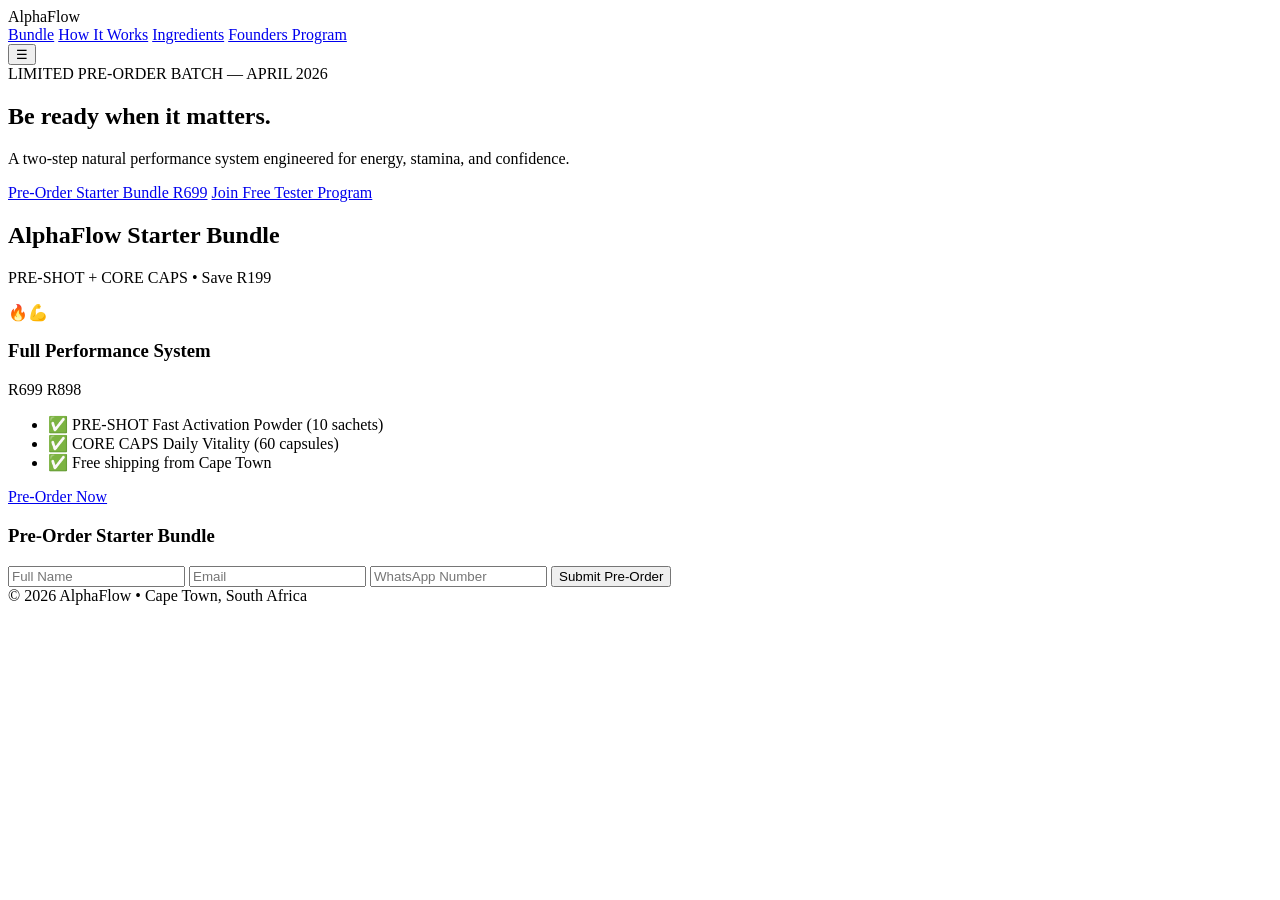
==== commit 6a6c137c: "Create index.html" ====
--- a/index.html
+++ b/index.html
@@ -3,16 +3,17 @@
 <head>
     <meta charset="UTF-8">
     <meta name="viewport" content="width=device-width, initial-scale=1.0">
-    <title>AlphaFlow | Premium Male Vitality</title>
+    <title>AlphaFlow | Be Ready When It Matters</title>
     <link rel="stylesheet" href="assets/css/style.css">
     <link href="https://fonts.googleapis.com/css2?family=Inter:wght@400;500;600&family=Montserrat:wght@600;700;800&display=swap" rel="stylesheet">
 </head>
 <body>
 
-    <!-- NAVBAR -->
     <nav>
         <div class="nav-container">
-            <div class="logo heading-font">ALPHAFLOW</div>
+            <div class="logo">
+                <span class="heading-font">AlphaFlow</span>
+            </div>
             <div class="nav-links">
                 <a href="#bundle">Bundle</a>
                 <a href="#how">How It Works</a>
@@ -23,60 +24,56 @@
         </div>
     </nav>
 
-    <!-- HERO -->
     <section class="hero">
         <div class="hero-content">
-            <div class="premium-tag">PREMIUM MALE VITALITY</div>
+            <div class="badge">LIMITED PRE-ORDER BATCH — APRIL 2026</div>
+            <h1 class="heading-font">Be ready when it matters.</h1>
+            <p>A two-step natural performance system engineered for energy, stamina, and confidence.</p>
             
-            <h1 class="heading-font">
-                BE READY
-                <span class="when-it">when it</span>
-                MATTERS.
-            </h1>
-            
-            <p>
-                A precision-engineered performance protocol for the man who demands absolute excellence.
-            </p>
-            
-            <a href="#bundle" class="btn-gold">SECURE STARTER PACK</a>
-            <a href="tester-program.html" class="btn-outline">JOIN FOUNDERS</a>
+            <div class="buttons">
+                <a href="#bundle" class="btn-primary">Pre-Order Starter Bundle R699</a>
+                <a href="tester-program.html" class="btn-secondary">Join Free Tester Program</a>
+            </div>
         </div>
     </section>
 
-    <!-- BUNDLE SECTION -->
-    <section id="bundle" class="py-24 bg-zinc-950 text-center">
-        <div class="max-w-3xl mx-auto px-6">
-            <h2 class="heading-font text-5xl mb-4">AlphaFlow Starter Bundle</h2>
-            <p class="text-xl text-gray-400 mb-12">PRE-SHOT + CORE CAPS • Save R199</p>
+    <section id="bundle" class="section">
+        <div class="container">
+            <h2 class="heading-font">AlphaFlow Starter Bundle</h2>
+            <p class="subtitle">PRE-SHOT + CORE CAPS • Save R199</p>
             
-            <div class="text-6xl mb-8">🔥💪</div>
-            <h3 class="text-4xl font-bold mb-6">Full Performance System</h3>
-            
-            <div class="flex justify-center items-baseline gap-4 mb-10">
-                <span class="text-6xl font-bold text-[#C8A24A]">R699</span>
-                <span class="text-3xl line-through text-gray-500">R898</span>
+            <div class="bundle-box">
+                <div class="emoji">🔥💪</div>
+                <h3>Full Performance System</h3>
+                <div class="price-box">
+                    <span class="price">R699</span>
+                    <span class="old-price">R898</span>
+                </div>
+                <ul>
+                    <li>✅ PRE-SHOT Fast Activation Powder (10 sachets)</li>
+                    <li>✅ CORE CAPS Daily Vitality (60 capsules)</li>
+                    <li>✅ Free shipping from Cape Town</li>
+                </ul>
+                <a href="#preorder-form" class="btn-primary">Pre-Order Now</a>
             </div>
-            
-            <a href="#preorder-form" class="btn-gold">Pre-Order Now</a>
         </div>
     </section>
 
-    <!-- PRE-ORDER FORM -->
-    <section id="preorder-form" class="py-20 bg-black">
-        <div class="max-w-md mx-auto px-6">
-            <div class="bg-zinc-900 p-10 rounded-3xl">
-                <h3 class="text-2xl font-bold mb-8 text-center">Pre-Order Starter Pack</h3>
+    <section id="preorder-form" class="section form-section">
+        <div class="container">
+            <div class="form-box">
+                <h3>Pre-Order Starter Bundle</h3>
                 <form action="https://formspree.io/f/YOUR_FORMSPREE_ID" method="POST">
-                    <input type="text" name="name" placeholder="Full Name" required class="w-full bg-black border border-zinc-700 rounded-2xl px-6 py-5 mb-6">
-                    <input type="email" name="email" placeholder="Email" required class="w-full bg-black border border-zinc-700 rounded-2xl px-6 py-5 mb-6">
-                    <input type="tel" name="whatsapp" placeholder="WhatsApp Number" required class="w-full bg-black border border-zinc-700 rounded-2xl px-6 py-5 mb-10">
-                    <button type="submit" class="btn-gold w-full py-6">Submit Pre-Order</button>
+                    <input type="text" name="name" placeholder="Full Name" required>
+                    <input type="email" name="email" placeholder="Email" required>
+                    <input type="tel" name="whatsapp" placeholder="WhatsApp Number" required>
+                    <button type="submit" class="btn-primary">Submit Pre-Order</button>
                 </form>
             </div>
         </div>
     </section>
 
-    <footer class="py-12 text-center text-xs text-gray-500">
+    <footer>
         © 2026 AlphaFlow • Cape Town, South Africa
     </footer>
 
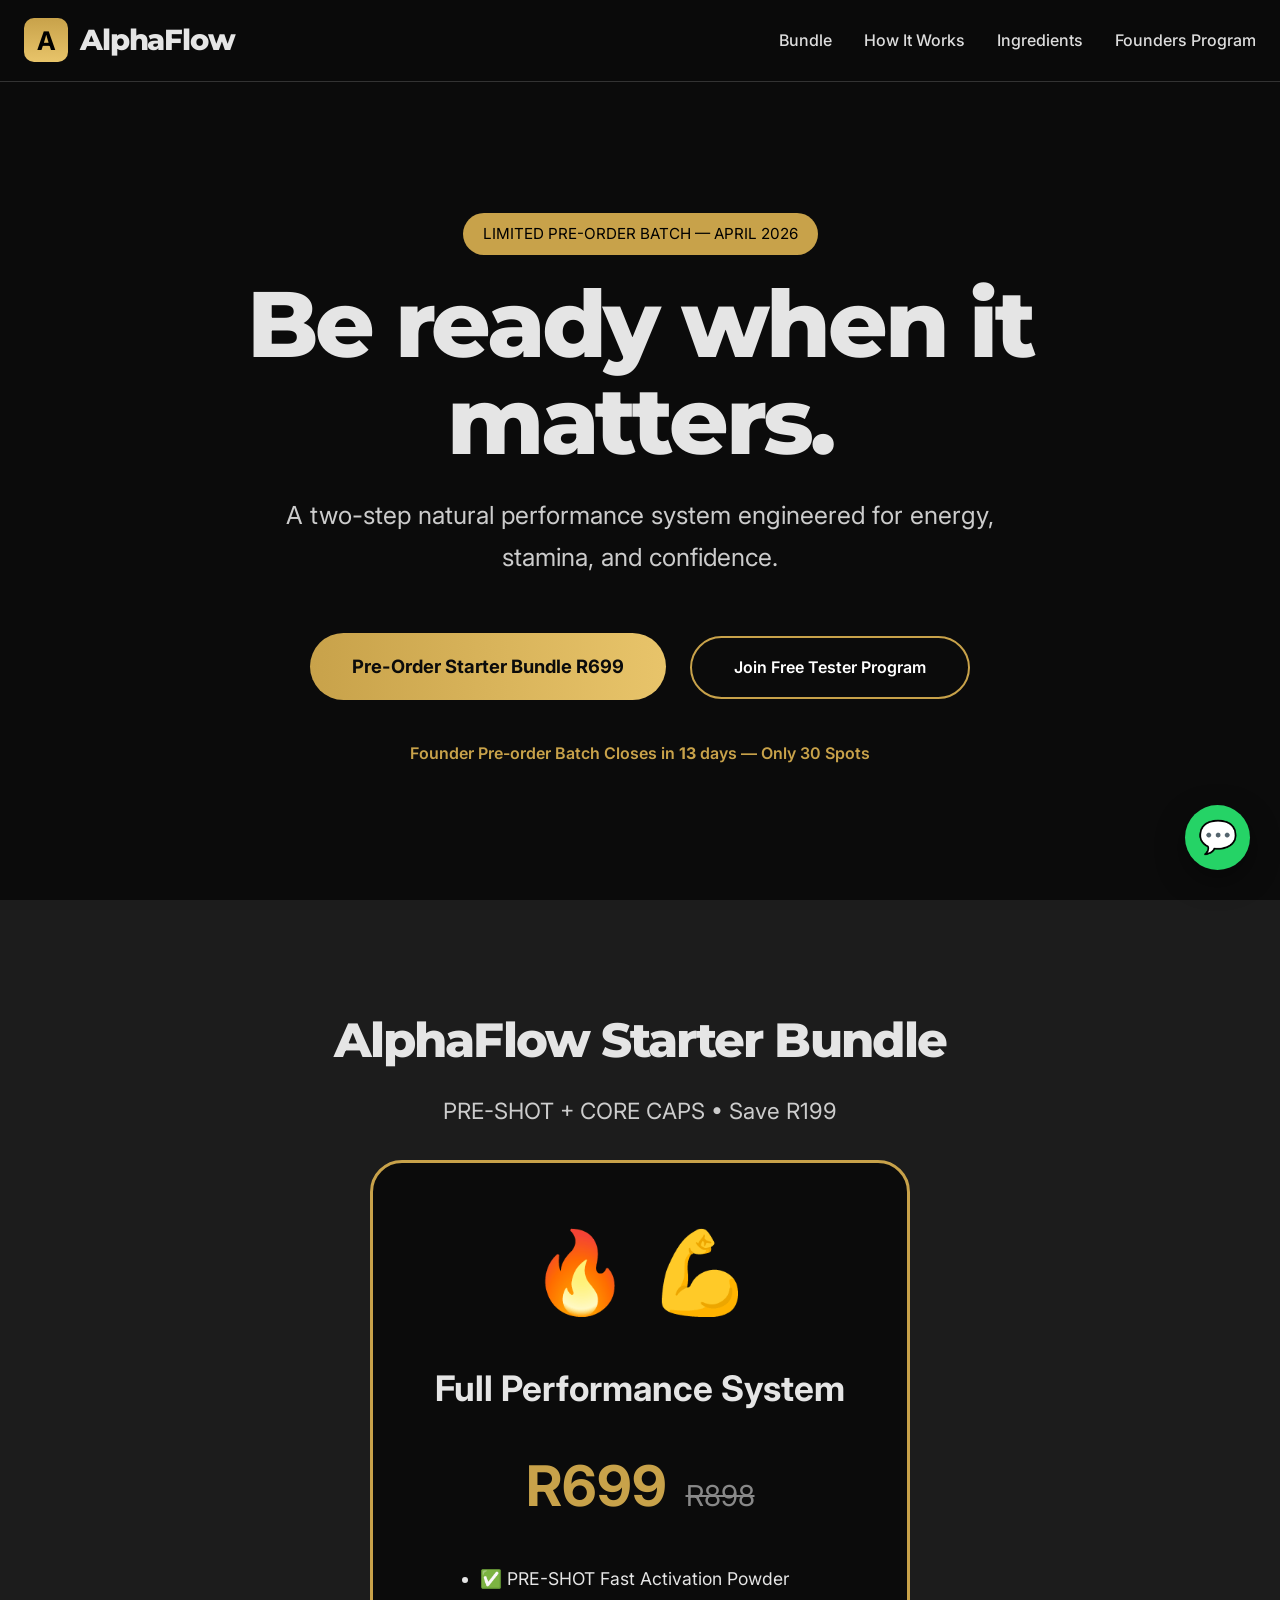
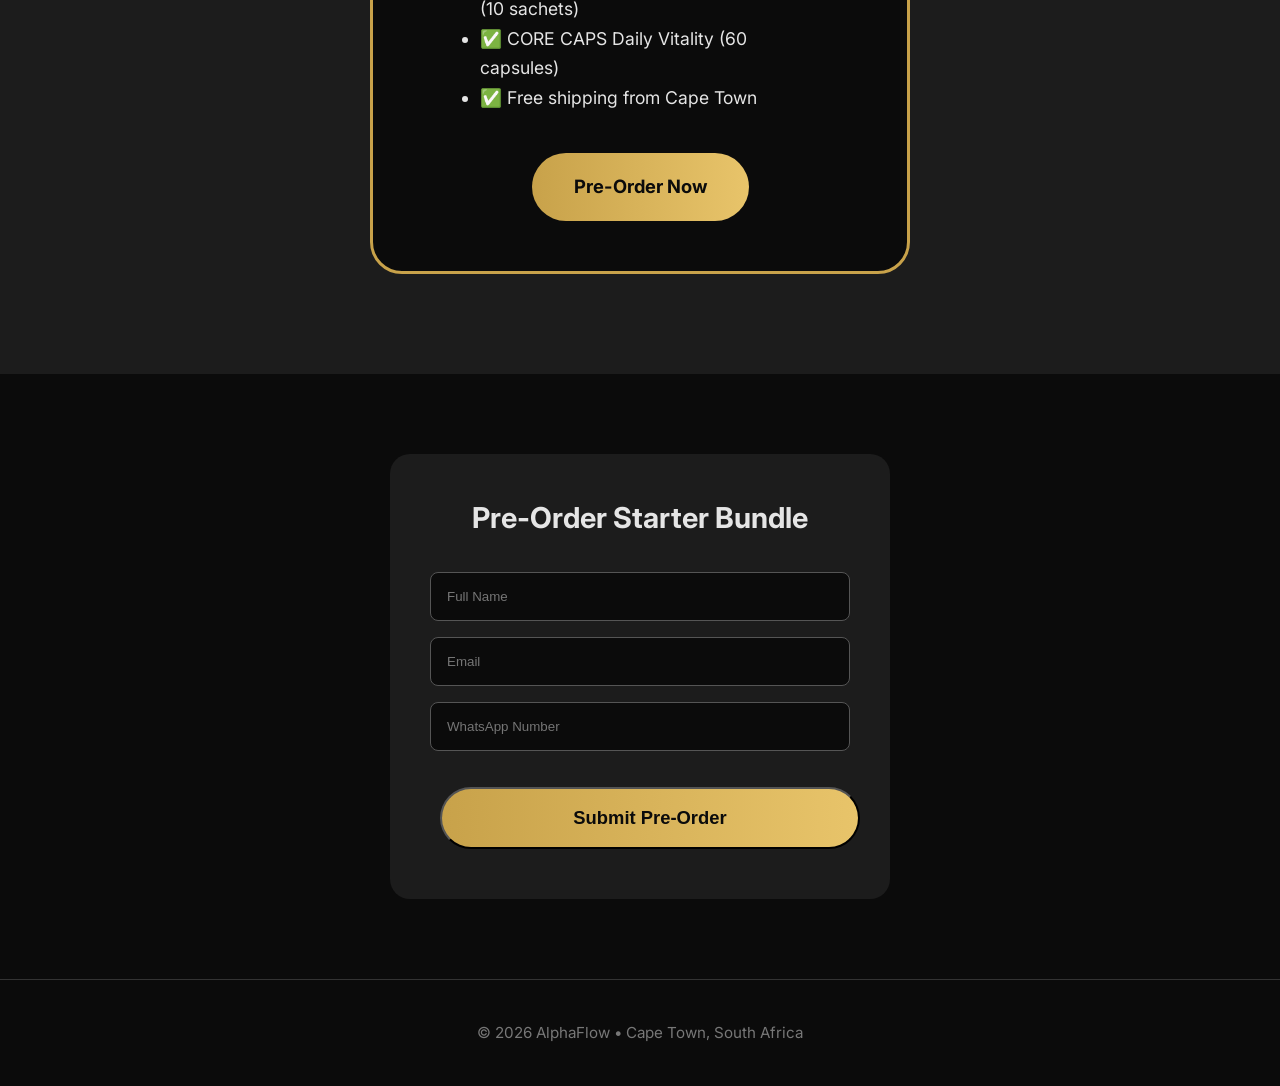
==== commit c64b3be9: "Update index.html" ====
--- a/index.html
+++ b/index.html
@@ -4,14 +4,290 @@
     <meta charset="UTF-8">
     <meta name="viewport" content="width=device-width, initial-scale=1.0">
     <title>AlphaFlow | Be Ready When It Matters</title>
-    <link rel="stylesheet" href="assets/css/style.css">
-    <link href="https://fonts.googleapis.com/css2?family=Inter:wght@400;500;600&family=Montserrat:wght@600;700;800&display=swap" rel="stylesheet">
+    <style>
+        @import url('https://fonts.googleapis.com/css2?family=Inter:wght@400;500;600&family=Montserrat:wght@600;700;800&display=swap');
+
+        :root {
+            --black: #0B0B0B;
+            --dark: #1C1C1C;
+            --gold: #C8A24A;
+        }
+
+        * { margin: 0; padding: 0; box-sizing: border-box; }
+
+        body {
+            font-family: 'Inter', system_ui, sans-serif;
+            background: var(--black);
+            color: #e5e5e5;
+            line-height: 1.7;
+        }
+
+        .heading-font {
+            font-family: 'Montserrat', sans-serif;
+            font-weight: 800;
+            letter-spacing: -0.04em;
+        }
+
+        /* NAVBAR */
+        nav {
+            position: fixed;
+            top: 0;
+            width: 100%;
+            background: rgba(11, 11, 11, 0.98);
+            backdrop-filter: blur(12px);
+            border-bottom: 1px solid #333;
+            z-index: 1000;
+            padding: 1rem 1.5rem;
+        }
+
+        .nav-container {
+            max-width: 1280px;
+            margin: 0 auto;
+            display: flex;
+            align-items: center;
+            justify-content: space-between;
+        }
+
+        .logo {
+            display: flex;
+            align-items: center;
+            gap: 12px;
+            font-size: 1.8rem;
+        }
+
+        .logo-icon {
+            width: 44px;
+            height: 44px;
+            background: linear-gradient(#C8A24A, #E8C46A);
+            color: black;
+            border-radius: 10px;
+            display: flex;
+            align-items: center;
+            justify-content: center;
+            font-weight: bold;
+            font-size: 1.6rem;
+        }
+
+        .hamburger {
+            display: none;
+            font-size: 1.9rem;
+            background: none;
+            border: none;
+            color: white;
+            cursor: pointer;
+        }
+
+        .nav-links {
+            display: flex;
+            gap: 2rem;
+            font-weight: 500;
+        }
+
+        .nav-links a {
+            color: #ddd;
+            text-decoration: none;
+        }
+
+        .nav-links a:hover {
+            color: var(--gold);
+        }
+
+        /* HERO */
+        .hero {
+            min-height: 100vh;
+            background: linear-gradient(rgba(11,11,11,0.88), rgba(11,11,11,0.92)), url('https://picsum.photos/id/1015/2000/1400') center/cover no-repeat;
+            display: flex;
+            align-items: center;
+            text-align: center;
+            padding-top: 80px;
+        }
+
+        .hero-content {
+            max-width: 1100px;
+            margin: 0 auto;
+            padding: 0 20px;
+        }
+
+        .badge {
+            background: #C8A24A;
+            color: black;
+            padding: 8px 20px;
+            border-radius: 30px;
+            display: inline-block;
+            margin-bottom: 20px;
+            font-size: 0.95rem;
+        }
+
+        .hero h1 {
+            font-size: clamp(3.2rem, 8.5vw, 5.8rem);
+            line-height: 1.05;
+            margin-bottom: 1.5rem;
+        }
+
+        .hero p {
+            font-size: 1.55rem;
+            max-width: 720px;
+            margin: 0 auto 2.8rem;
+            color: #ccc;
+        }
+
+        /* BUTTONS */
+        .btn-primary {
+            background: linear-gradient(90deg, #C8A24A, #E8C46A);
+            color: #0B0B0B;
+            font-weight: 700;
+            padding: 18px 42px;
+            border-radius: 9999px;
+            font-size: 1.15rem;
+            text-decoration: none;
+            display: inline-block;
+            margin: 10px;
+            transition: all 0.3s;
+        }
+
+        .btn-primary:hover {
+            transform: translateY(-4px);
+        }
+
+        .btn-secondary {
+            border: 2px solid #C8A24A;
+            color: white;
+            padding: 16px 42px;
+            border-radius: 9999px;
+            font-weight: 600;
+            text-decoration: none;
+            display: inline-block;
+            margin: 10px;
+        }
+
+        /* BUNDLE */
+        .bundle-section {
+            padding: 100px 20px;
+            background: #1C1C1C;
+            text-align: center;
+        }
+
+        .bundle-card {
+            background: #0B0B0B;
+            border: 3px solid #C8A24A;
+            border-radius: 32px;
+            padding: 40px 30px;
+            max-width: 540px;
+            margin: 0 auto;
+        }
+
+        .bundle-card .emoji {
+            font-size: 5rem;
+            margin-bottom: 20px;
+        }
+
+        .bundle-card h3 {
+            font-size: 2.2rem;
+            margin-bottom: 20px;
+        }
+
+        .pricing {
+            margin: 20px 0;
+        }
+
+        .pricing .current {
+            font-size: 3.5rem;
+            color: #C8A24A;
+            font-weight: bold;
+        }
+
+        .pricing .old {
+            font-size: 1.8rem;
+            text-decoration: line-through;
+            color: #888;
+            margin-left: 15px;
+        }
+
+        /* FORM */
+        .form-section {
+            padding: 80px 20px;
+            background: #0B0B0B;
+        }
+
+        .form-card {
+            background: #1C1C1C;
+            padding: 40px;
+            border-radius: 20px;
+            max-width: 500px;
+            margin: 0 auto;
+        }
+
+        .form-card input {
+            width: 100%;
+            padding: 16px;
+            margin-bottom: 16px;
+            background: #0B0B0B;
+            border: 1px solid #555;
+            color: white;
+            border-radius: 8px;
+        }
+
+        /* FOOTER */
+        footer {
+            padding: 40px 20px;
+            text-align: center;
+            color: #777;
+            font-size: 0.95rem;
+            border-top: 1px solid #333;
+        }
+
+        /* FLOATING WHATSAPP */
+        .whatsapp-float {
+            position: fixed;
+            bottom: 30px;
+            right: 30px;
+            background: #25D366;
+            color: white;
+            width: 65px;
+            height: 65px;
+            border-radius: 50%;
+            display: flex;
+            align-items: center;
+            justify-content: center;
+            font-size: 32px;
+            box-shadow: 0 10px 30px rgba(0,0,0,0.4);
+            z-index: 1000;
+            text-decoration: none;
+        }
+
+        /* MOBILE */
+        @media (max-width: 768px) {
+            .hamburger {
+                display: block;
+            }
+            .nav-links {
+                position: fixed;
+                top: 70px;
+                left: -100%;
+                width: 100%;
+                height: calc(100vh - 70px);
+                background: #0B0B0B;
+                flex-direction: column;
+                padding: 40px 20px;
+                gap: 25px;
+                transition: left 0.4s ease;
+            }
+            .nav-links.active {
+                left: 0;
+            }
+            .hero h1 {
+                font-size: 2.8rem;
+            }
+        }
+    </style>
 </head>
 <body>
 
+    <!-- NAVBAR -->
     <nav>
         <div class="nav-container">
             <div class="logo">
+                <div class="logo-icon">A</div>
                 <span class="heading-font">AlphaFlow</span>
             </div>
             <div class="nav-links">
@@ -24,32 +300,36 @@
         </div>
     </nav>
 
+    <!-- HERO -->
     <section class="hero">
         <div class="hero-content">
             <div class="badge">LIMITED PRE-ORDER BATCH — APRIL 2026</div>
             <h1 class="heading-font">Be ready when it matters.</h1>
-            <p>A two-step natural performance system engineered for energy, stamina, and confidence.</p>
+            <p class="hero-text">A two-step natural performance system engineered for energy, stamina, and confidence.</p>
             
-            <div class="buttons">
+            <div class="hero-buttons">
                 <a href="#bundle" class="btn-primary">Pre-Order Starter Bundle R699</a>
                 <a href="tester-program.html" class="btn-secondary">Join Free Tester Program</a>
             </div>
+            
+            <div id="countdown" style="margin-top: 30px; color: #C8A24A; font-weight: 600;"></div>
         </div>
     </section>
 
-    <section id="bundle" class="section">
+    <!-- BUNDLE -->
+    <section id="bundle" class="bundle-section">
         <div class="container">
-            <h2 class="heading-font">AlphaFlow Starter Bundle</h2>
-            <p class="subtitle">PRE-SHOT + CORE CAPS • Save R199</p>
+            <h2 class="heading-font" style="font-size: 3rem; margin-bottom: 10px;">AlphaFlow Starter Bundle</h2>
+            <p class="subtitle" style="font-size: 1.4rem; color: #ccc; margin-bottom: 30px;">PRE-SHOT + CORE CAPS • Save R199</p>
             
-            <div class="bundle-box">
-                <div class="emoji">🔥💪</div>
-                <h3>Full Performance System</h3>
-                <div class="price-box">
-                    <span class="price">R699</span>
-                    <span class="old-price">R898</span>
+            <div class="bundle-card">
+                <div class="emoji">🔥 💪</div>
+                <h3 style="font-size: 2.2rem; margin-bottom: 20px;">Full Performance System</h3>
+                <div class="pricing">
+                    <span class="current" style="font-size: 3.5rem;">R699</span>
+                    <span class="old" style="font-size: 1.8rem; text-decoration: line-through; color: #888;">R898</span>
                 </div>
-                <ul>
+                <ul style="text-align: left; max-width: 320px; margin: 30px auto; font-size: 1.1rem;">
                     <li>✅ PRE-SHOT Fast Activation Powder (10 sachets)</li>
                     <li>✅ CORE CAPS Daily Vitality (60 capsules)</li>
                     <li>✅ Free shipping from Cape Town</li>
@@ -59,15 +339,16 @@
         </div>
     </section>
 
-    <section id="preorder-form" class="section form-section">
+    <!-- PRE-ORDER FORM -->
+    <section id="preorder-form" class="form-section">
         <div class="container">
-            <div class="form-box">
-                <h3>Pre-Order Starter Bundle</h3>
+            <div class="form-card">
+                <h3 style="text-align: center; margin-bottom: 30px; font-size: 1.8rem;">Pre-Order Starter Bundle</h3>
                 <form action="https://formspree.io/f/YOUR_FORMSPREE_ID" method="POST">
                     <input type="text" name="name" placeholder="Full Name" required>
                     <input type="email" name="email" placeholder="Email" required>
                     <input type="tel" name="whatsapp" placeholder="WhatsApp Number" required>
-                    <button type="submit" class="btn-primary">Submit Pre-Order</button>
+                    <button type="submit" class="btn-primary" style="width: 100%; margin-top: 20px;">Submit Pre-Order</button>
                 </form>
             </div>
         </div>
@@ -77,6 +358,34 @@
         © 2026 AlphaFlow • Cape Town, South Africa
     </footer>
 
-    <script src="js/main.js"></script>
+    <!-- Floating WhatsApp -->
+    <a href="https://wa.me/27712345678?text=Hi%20I%20want%20to%20pre-order%20AlphaFlow%20Starter%20Bundle" class="whatsapp-float">💬</a>
+
+    <script>
+        // Hamburger Menu
+        document.addEventListener('DOMContentLoaded', () => {
+            const hamburger = document.querySelector('.hamburger');
+            const navLinks = document.querySelector('.nav-links');
+
+            if (hamburger && navLinks) {
+                hamburger.addEventListener('click', () => {
+                    navLinks.classList.toggle('active');
+                });
+            }
+
+            // Countdown
+            const deadline = new Date(Date.now() + 14 * 24 * 60 * 60 * 1000);
+            const countdownEl = document.getElementById('countdown');
+            setInterval(() => {
+                const diff = deadline - new Date();
+                if (diff < 0) {
+                    countdownEl.textContent = "Pre-order batch closed";
+                    return;
+                }
+                const days = Math.floor(diff / (1000 * 60 * 60 * 24));
+                countdownEl.innerHTML = `Founder Pre-order Batch Closes in <strong>${days}</strong> days — Only 30 Spots`;
+            }, 1000);
+        });
+    </script>
 </body>
 </html>
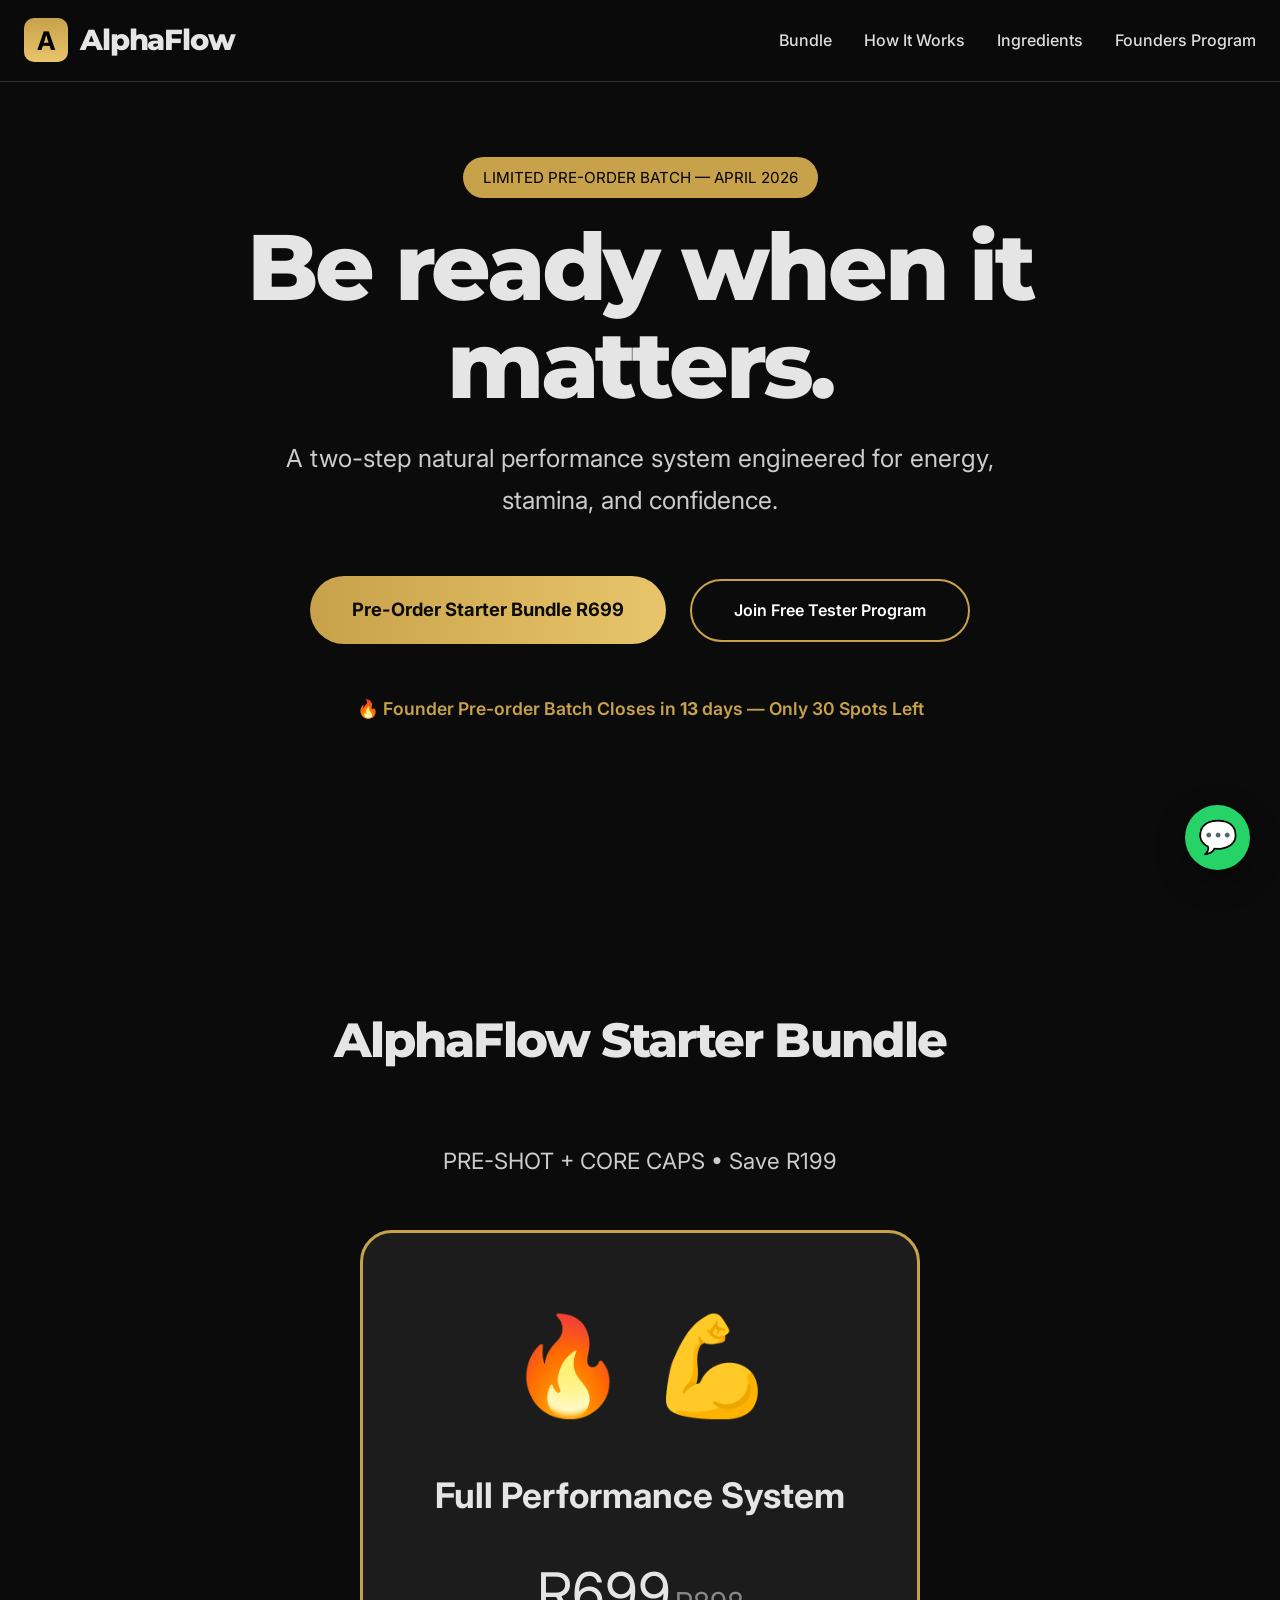
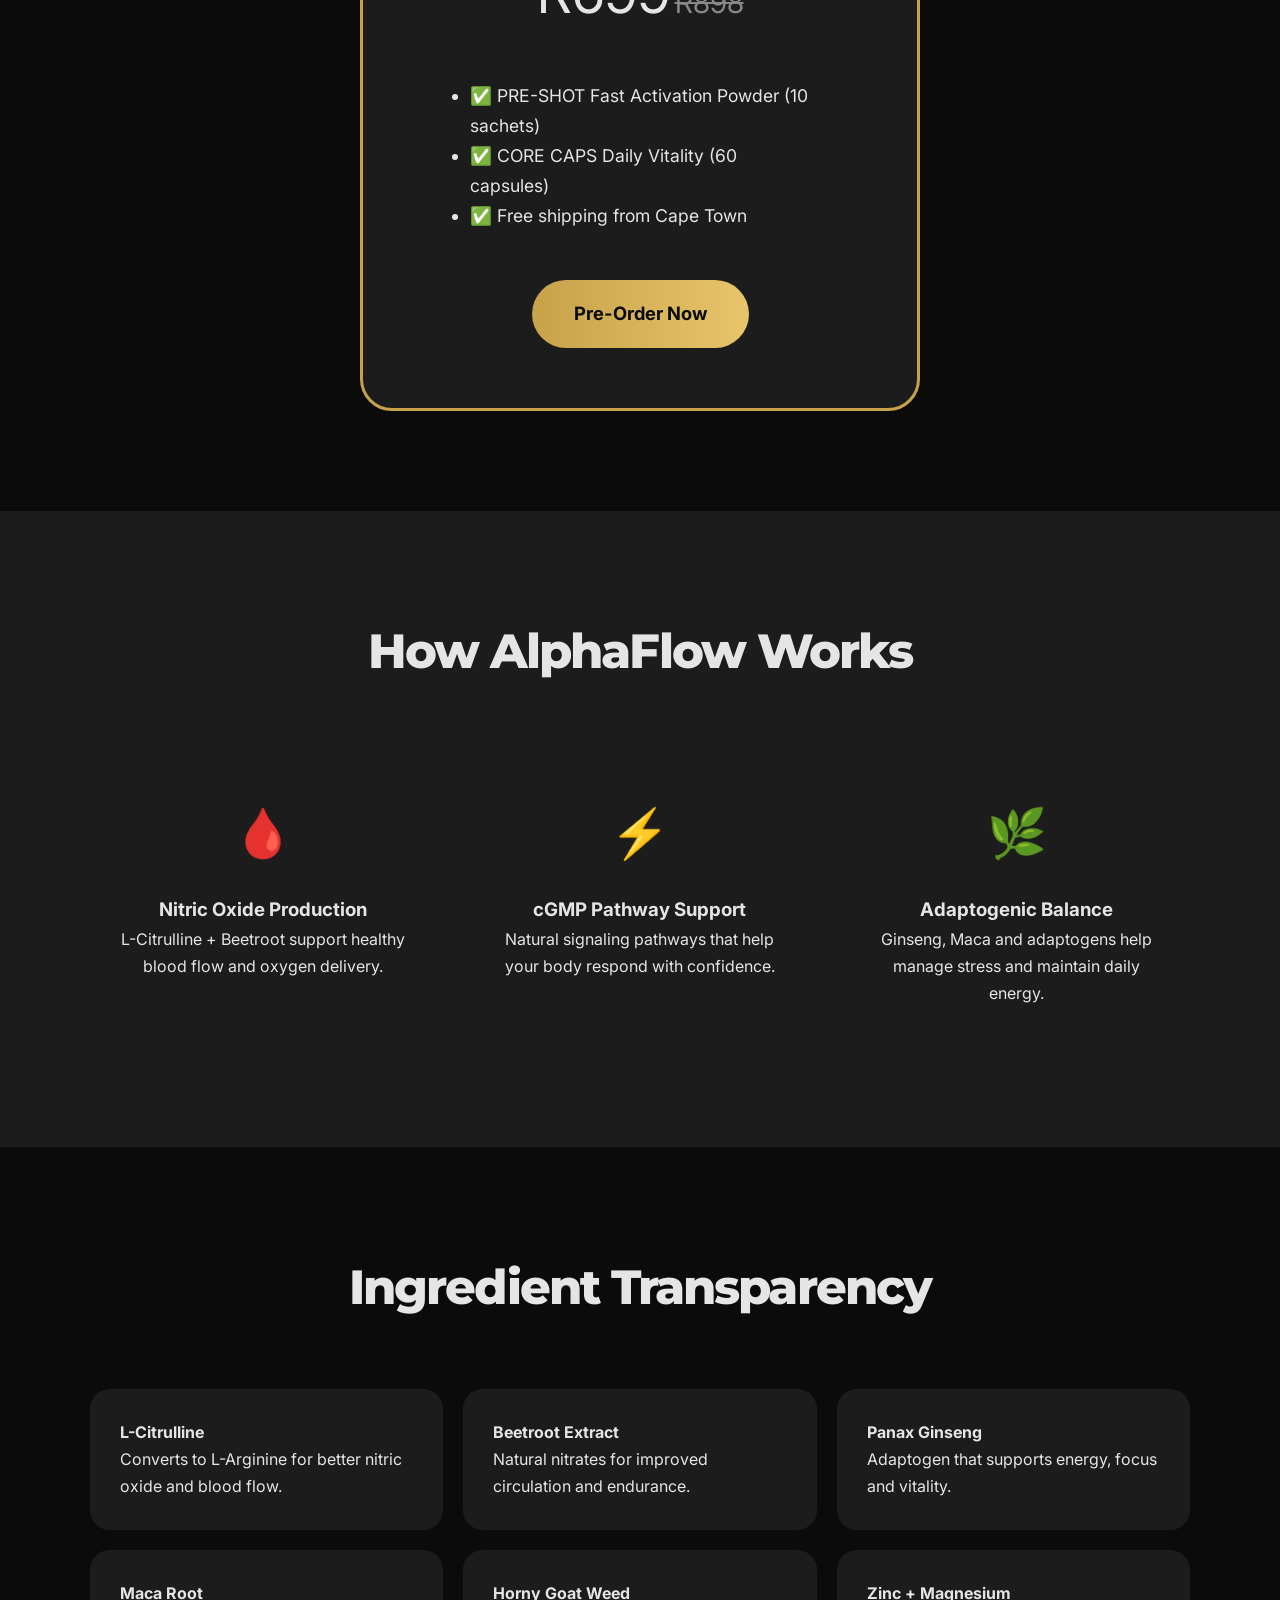
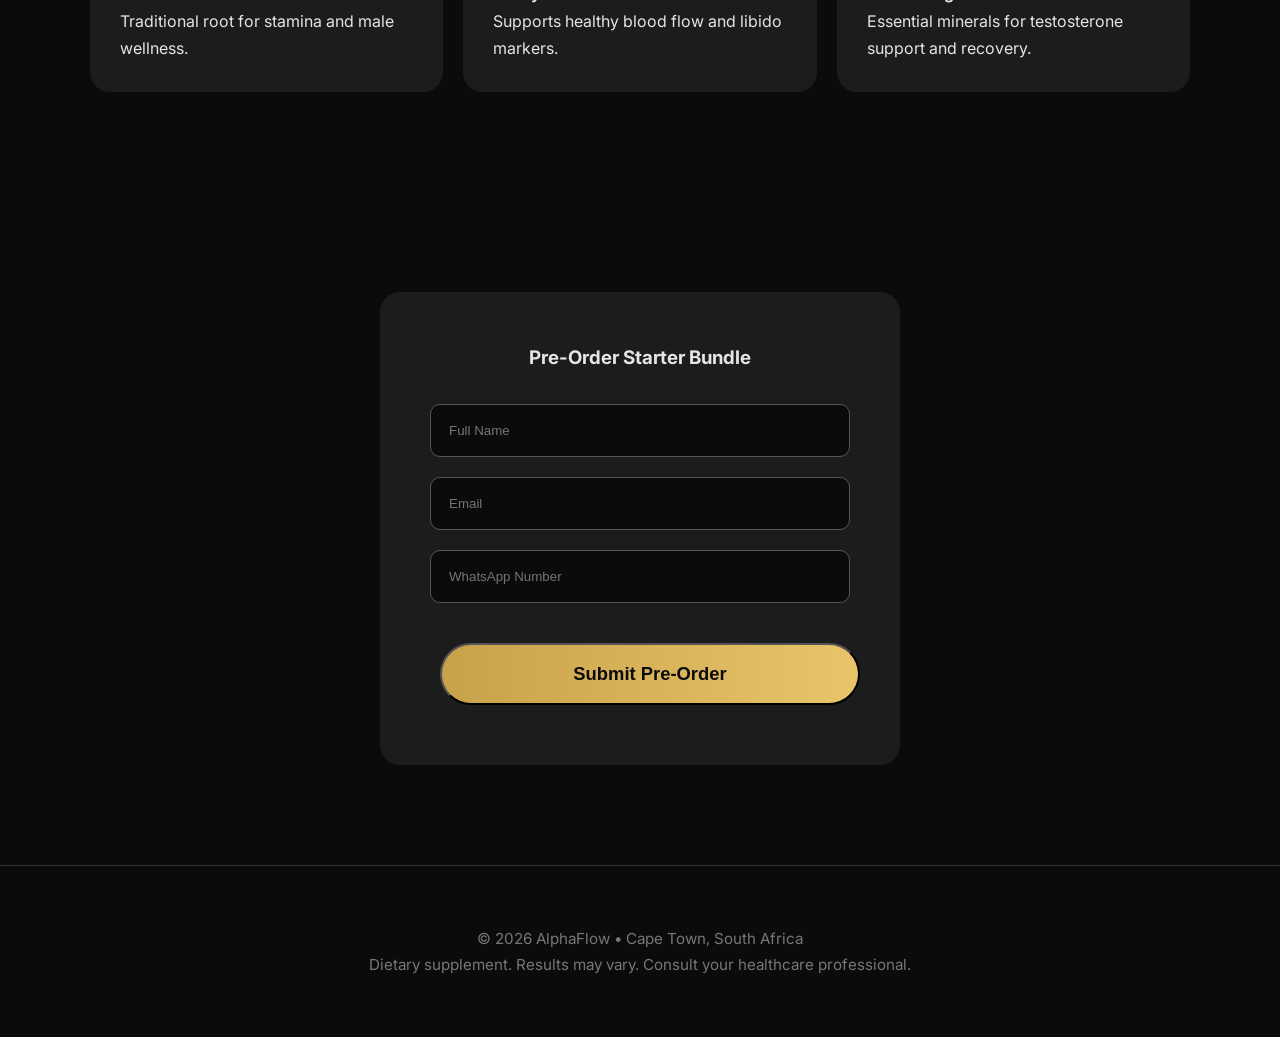
==== commit de2cfae7: "Create index.html" ====
--- a/index.html
+++ b/index.html
@@ -4,6 +4,7 @@
     <meta charset="UTF-8">
     <meta name="viewport" content="width=device-width, initial-scale=1.0">
     <title>AlphaFlow | Be Ready When It Matters</title>
+    <link href="https://fonts.googleapis.com/css2?family=Inter:wght@400;500;600&family=Montserrat:wght@600;700;800&display=swap" rel="stylesheet">
     <style>
         @import url('https://fonts.googleapis.com/css2?family=Inter:wght@400;500;600&family=Montserrat:wght@600;700;800&display=swap');
 
@@ -133,7 +134,7 @@
 
         /* BUTTONS */
         .btn-primary {
-            background: linear-gradient(90deg, #C8A24A, #E8C46A);
+            background: linear-gradient(90deg, var(--gold), #E8C46A);
             color: #0B0B0B;
             font-weight: 700;
             padding: 18px 42px;
@@ -150,7 +151,7 @@
         }
 
         .btn-secondary {
-            border: 2px solid #C8A24A;
+            border: 2px solid var(--gold);
             color: white;
             padding: 16px 42px;
             border-radius: 9999px;
@@ -160,76 +161,87 @@
             margin: 10px;
         }
 
+        /* SECTIONS */
+        section {
+            padding: 100px 20px;
+        }
+
+        .container {
+            max-width: 1100px;
+            margin: 0 auto;
+        }
+
+        h2 {
+            font-size: 3rem;
+            text-align: center;
+            margin-bottom: 60px;
+        }
+
+        /* HOW IT WORKS */
+        .how-grid {
+            display: grid;
+            grid-template-columns: repeat(auto-fit, minmax(280px, 1fr));
+            gap: 30px;
+        }
+
+        .how-card {
+            background: var(--dark);
+            padding: 40px 30px;
+            border-radius: 20px;
+            text-align: center;
+        }
+
+        /* INGREDIENTS */
+        .ingredients-grid {
+            display: grid;
+            grid-template-columns: repeat(auto-fit, minmax(280px, 1fr));
+            gap: 20px;
+        }
+
+        .ingredient-card {
+            background: var(--dark);
+            padding: 30px;
+            border-radius: 20px;
+        }
+
         /* BUNDLE */
-        .bundle-section {
-            padding: 100px 20px;
-            background: #1C1C1C;
+        .bundle-card {
+            background: var(--dark);
+            border: 3px solid var(--gold);
+            border-radius: 32px;
+            padding: 50px 40px;
+            max-width: 560px;
+            margin: 0 auto;
             text-align: center;
         }
 
-        .bundle-card {
-            background: #0B0B0B;
-            border: 3px solid #C8A24A;
-            border-radius: 32px;
-            padding: 40px 30px;
-            max-width: 540px;
-            margin: 0 auto;
-        }
-
         .bundle-card .emoji {
-            font-size: 5rem;
+            font-size: 6rem;
             margin-bottom: 20px;
         }
 
-        .bundle-card h3 {
-            font-size: 2.2rem;
-            margin-bottom: 20px;
-        }
-
-        .pricing {
-            margin: 20px 0;
-        }
-
-        .pricing .current {
-            font-size: 3.5rem;
-            color: #C8A24A;
-            font-weight: bold;
-        }
-
-        .pricing .old {
-            font-size: 1.8rem;
-            text-decoration: line-through;
-            color: #888;
-            margin-left: 15px;
-        }
-
         /* FORM */
-        .form-section {
-            padding: 80px 20px;
-            background: #0B0B0B;
-        }
-
         .form-card {
-            background: #1C1C1C;
-            padding: 40px;
+            background: var(--dark);
+            padding: 50px;
             border-radius: 20px;
-            max-width: 500px;
+            max-width: 520px;
             margin: 0 auto;
         }
 
         .form-card input {
             width: 100%;
-            padding: 16px;
-            margin-bottom: 16px;
-            background: #0B0B0B;
+            padding: 18px;
+            margin-bottom: 20px;
+            background: var(--black);
             border: 1px solid #555;
             color: white;
-            border-radius: 8px;
+            border-radius: 10px;
         }
 
         /* FOOTER */
         footer {
-            padding: 40px 20px;
+            padding: 60px 20px;
             text-align: center;
             color: #777;
             font-size: 0.95rem;
@@ -266,7 +278,7 @@
                 left: -100%;
                 width: 100%;
                 height: calc(100vh - 70px);
-                background: #0B0B0B;
+                background: var(--black);
                 flex-direction: column;
                 padding: 40px 20px;
                 gap: 25px;
@@ -275,9 +287,6 @@
             .nav-links.active {
                 left: 0;
             }
-            .hero h1 {
-                font-size: 2.8rem;
-            }
         }
     </style>
 </head>
@@ -305,22 +314,22 @@
         <div class="hero-content">
             <div class="badge">LIMITED PRE-ORDER BATCH — APRIL 2026</div>
             <h1 class="heading-font">Be ready when it matters.</h1>
-            <p class="hero-text">A two-step natural performance system engineered for energy, stamina, and confidence.</p>
+            <p>A two-step natural performance system engineered for energy, stamina, and confidence.</p>
             
-            <div class="hero-buttons">
+            <div style="margin-top: 40px;">
                 <a href="#bundle" class="btn-primary">Pre-Order Starter Bundle R699</a>
                 <a href="tester-program.html" class="btn-secondary">Join Free Tester Program</a>
             </div>
             
-            <div id="countdown" style="margin-top: 30px; color: #C8A24A; font-weight: 600;"></div>
+            <div id="countdown" style="margin-top: 40px; color: #C8A24A; font-weight: 600; font-size: 1.1rem;"></div>
         </div>
     </section>
 
     <!-- BUNDLE -->
-    <section id="bundle" class="bundle-section">
+    <section id="bundle">
         <div class="container">
-            <h2 class="heading-font" style="font-size: 3rem; margin-bottom: 10px;">AlphaFlow Starter Bundle</h2>
-            <p class="subtitle" style="font-size: 1.4rem; color: #ccc; margin-bottom: 30px;">PRE-SHOT + CORE CAPS • Save R199</p>
+            <h2 class="heading-font" style="text-align:center; font-size: 3rem;">AlphaFlow Starter Bundle</h2>
+            <p style="text-align:center; font-size: 1.4rem; color: #ccc; margin-bottom: 50px;">PRE-SHOT + CORE CAPS • Save R199</p>
             
             <div class="bundle-card">
                 <div class="emoji">🔥 💪</div>
@@ -329,7 +338,7 @@
                     <span class="current" style="font-size: 3.5rem;">R699</span>
                     <span class="old" style="font-size: 1.8rem; text-decoration: line-through; color: #888;">R898</span>
                 </div>
-                <ul style="text-align: left; max-width: 320px; margin: 30px auto; font-size: 1.1rem;">
+                <ul style="text-align: left; max-width: 340px; margin: 40px auto; font-size: 1.1rem;">
                     <li>✅ PRE-SHOT Fast Activation Powder (10 sachets)</li>
                     <li>✅ CORE CAPS Daily Vitality (60 capsules)</li>
                     <li>✅ Free shipping from Cape Town</li>
@@ -339,30 +348,89 @@
         </div>
     </section>
 
+    <!-- HOW IT WORKS -->
+    <section id="how" style="background: var(--dark);">
+        <div class="container">
+            <h2 class="heading-font">How AlphaFlow Works</h2>
+            <div class="how-grid" style="display: grid; grid-template-columns: repeat(auto-fit, minmax(280px, 1fr)); gap: 30px;">
+                <div class="how-card">
+                    <div style="font-size: 3rem; margin-bottom: 20px;">🩸</div>
+                    <h3>Nitric Oxide Production</h3>
+                    <p>L-Citrulline + Beetroot support healthy blood flow and oxygen delivery.</p>
+                </div>
+                <div class="how-card">
+                    <div style="font-size: 3rem; margin-bottom: 20px;">⚡</div>
+                    <h3>cGMP Pathway Support</h3>
+                    <p>Natural signaling pathways that help your body respond with confidence.</p>
+                </div>
+                <div class="how-card">
+                    <div style="font-size: 3rem; margin-bottom: 20px;">🌿</div>
+                    <h3>Adaptogenic Balance</h3>
+                    <p>Ginseng, Maca and adaptogens help manage stress and maintain daily energy.</p>
+                </div>
+            </div>
+        </div>
+    </section>
+
+    <!-- INGREDIENTS -->
+    <section id="ingredients">
+        <div class="container">
+            <h2 class="heading-font">Ingredient Transparency</h2>
+            <div class="ingredients-grid" style="display: grid; grid-template-columns: repeat(auto-fit, minmax(280px, 1fr)); gap: 20px;">
+                <div class="ingredient-card">
+                    <strong>L-Citrulline</strong>
+                    <p>Converts to L-Arginine for better nitric oxide and blood flow.</p>
+                </div>
+                <div class="ingredient-card">
+                    <strong>Beetroot Extract</strong>
+                    <p>Natural nitrates for improved circulation and endurance.</p>
+                </div>
+                <div class="ingredient-card">
+                    <strong>Panax Ginseng</strong>
+                    <p>Adaptogen that supports energy, focus and vitality.</p>
+                </div>
+                <div class="ingredient-card">
+                    <strong>Maca Root</strong>
+                    <p>Traditional root for stamina and male wellness.</p>
+                </div>
+                <div class="ingredient-card">
+                    <strong>Horny Goat Weed</strong>
+                    <p>Supports healthy blood flow and libido markers.</p>
+                </div>
+                <div class="ingredient-card">
+                    <strong>Zinc + Magnesium</strong>
+                    <p>Essential minerals for testosterone support and recovery.</p>
+                </div>
+            </div>
+        </div>
+    </section>
+
     <!-- PRE-ORDER FORM -->
-    <section id="preorder-form" class="form-section">
+    <section id="preorder-form">
         <div class="container">
             <div class="form-card">
-                <h3 style="text-align: center; margin-bottom: 30px; font-size: 1.8rem;">Pre-Order Starter Bundle</h3>
+                <h3 style="text-align:center; margin-bottom: 30px;">Pre-Order Starter Bundle</h3>
                 <form action="https://formspree.io/f/YOUR_FORMSPREE_ID" method="POST">
                     <input type="text" name="name" placeholder="Full Name" required>
                     <input type="email" name="email" placeholder="Email" required>
                     <input type="tel" name="whatsapp" placeholder="WhatsApp Number" required>
-                    <button type="submit" class="btn-primary" style="width: 100%; margin-top: 20px;">Submit Pre-Order</button>
+                    <input type="hidden" name="product" value="AlphaFlow Starter Bundle R699">
+                    <button type="submit" class="btn-primary" style="width:100%; margin-top: 20px;">Submit Pre-Order</button>
                 </form>
             </div>
         </div>
     </section>
 
     <footer>
-        © 2026 AlphaFlow • Cape Town, South Africa
+        © 2026 AlphaFlow • Cape Town, South Africa<br>
+        Dietary supplement. Results may vary. Consult your healthcare professional.
     </footer>
 
     <!-- Floating WhatsApp -->
     <a href="https://wa.me/27712345678?text=Hi%20I%20want%20to%20pre-order%20AlphaFlow%20Starter%20Bundle" class="whatsapp-float">💬</a>
 
     <script>
-        // Hamburger Menu
+        // Hamburger
         document.addEventListener('DOMContentLoaded', () => {
             const hamburger = document.querySelector('.hamburger');
             const navLinks = document.querySelector('.nav-links');
@@ -383,8 +451,19 @@
                     return;
                 }
                 const days = Math.floor(diff / (1000 * 60 * 60 * 24));
-                countdownEl.innerHTML = `Founder Pre-order Batch Closes in <strong>${days}</strong> days — Only 30 Spots`;
+                countdownEl.innerHTML = `🔥 Founder Pre-order Batch Closes in <strong>${days}</strong> days — Only 30 Spots Left`;
             }, 1000);
+
+            // Smooth scroll
+            document.querySelectorAll('a[href^="#"]').forEach(anchor => {
+                anchor.addEventListener('click', function(e) {
+                    if (this.getAttribute('href') !== '#') {
+                        e.preventDefault();
+                        const target = document.querySelector(this.getAttribute('href'));
+                        if (target) target.scrollIntoView({ behavior: 'smooth' });
+                    }
+                });
+            });
         });
     </script>
 </body>
